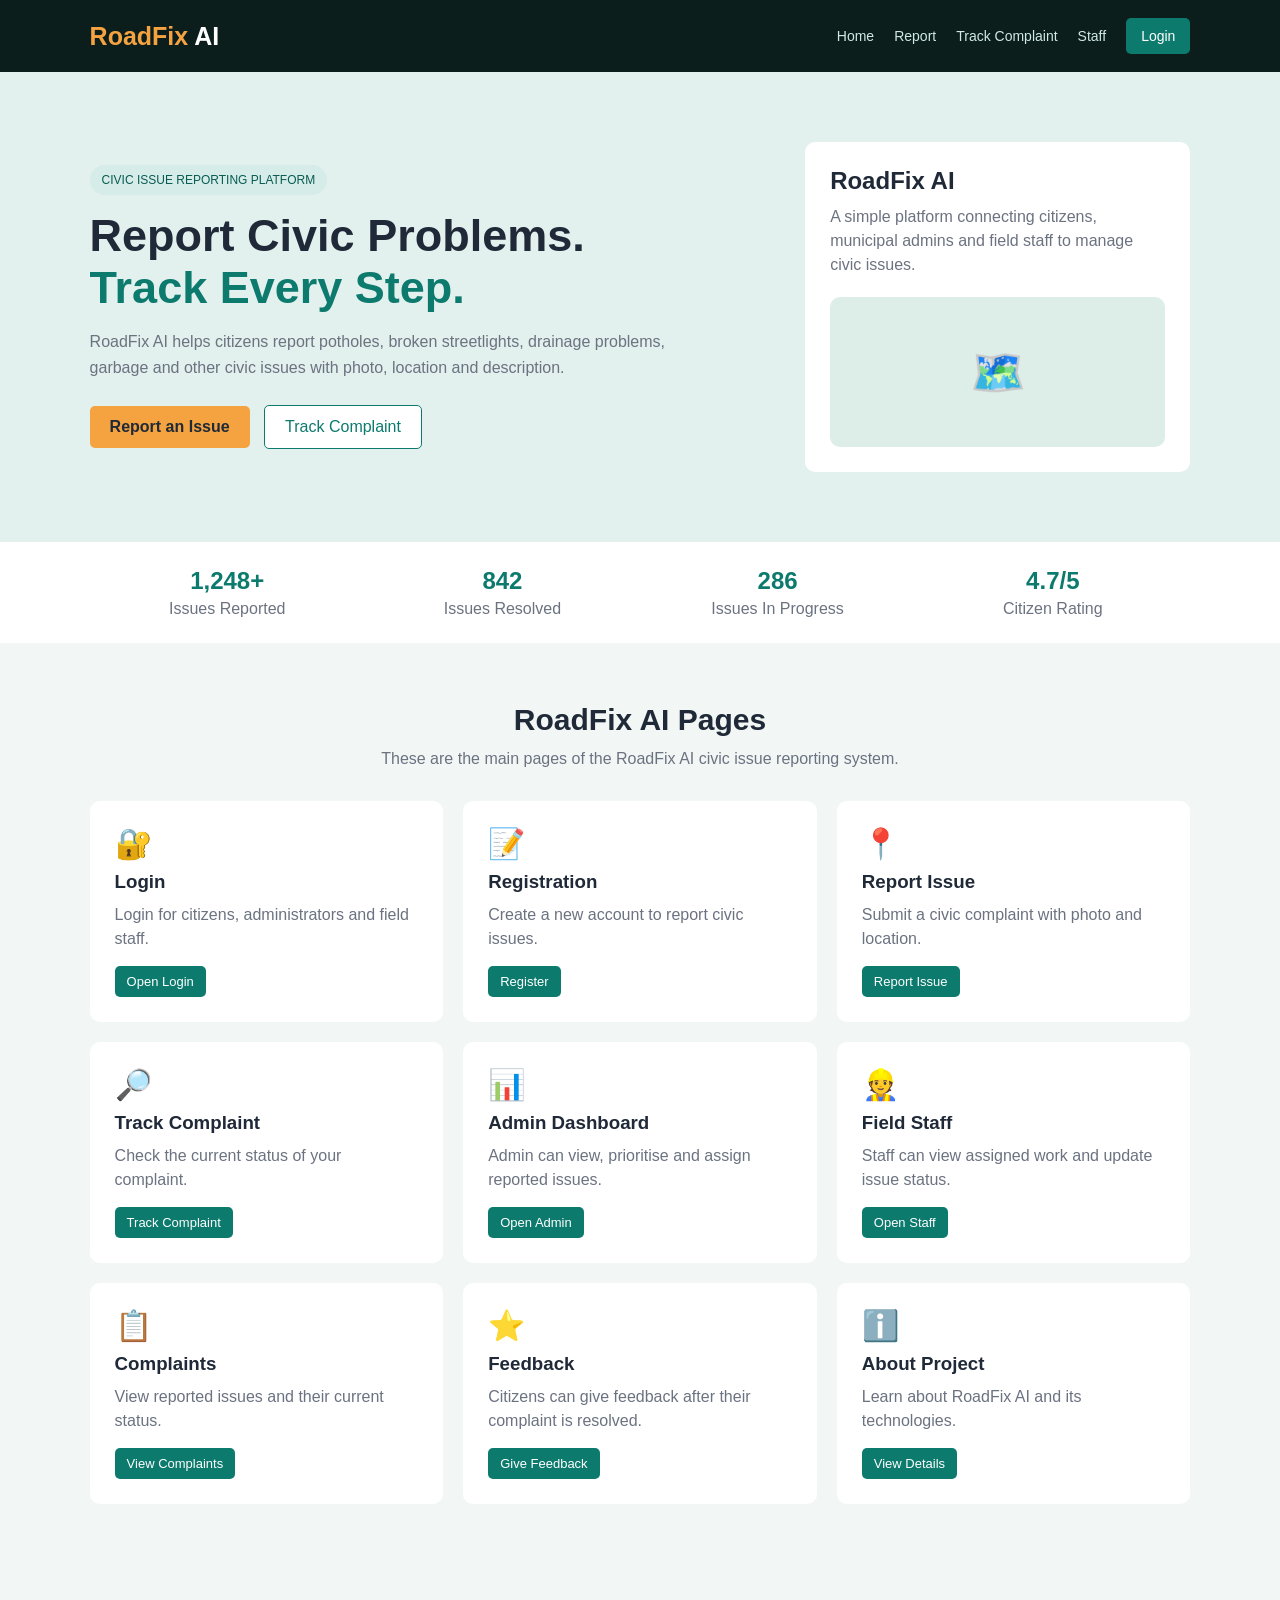
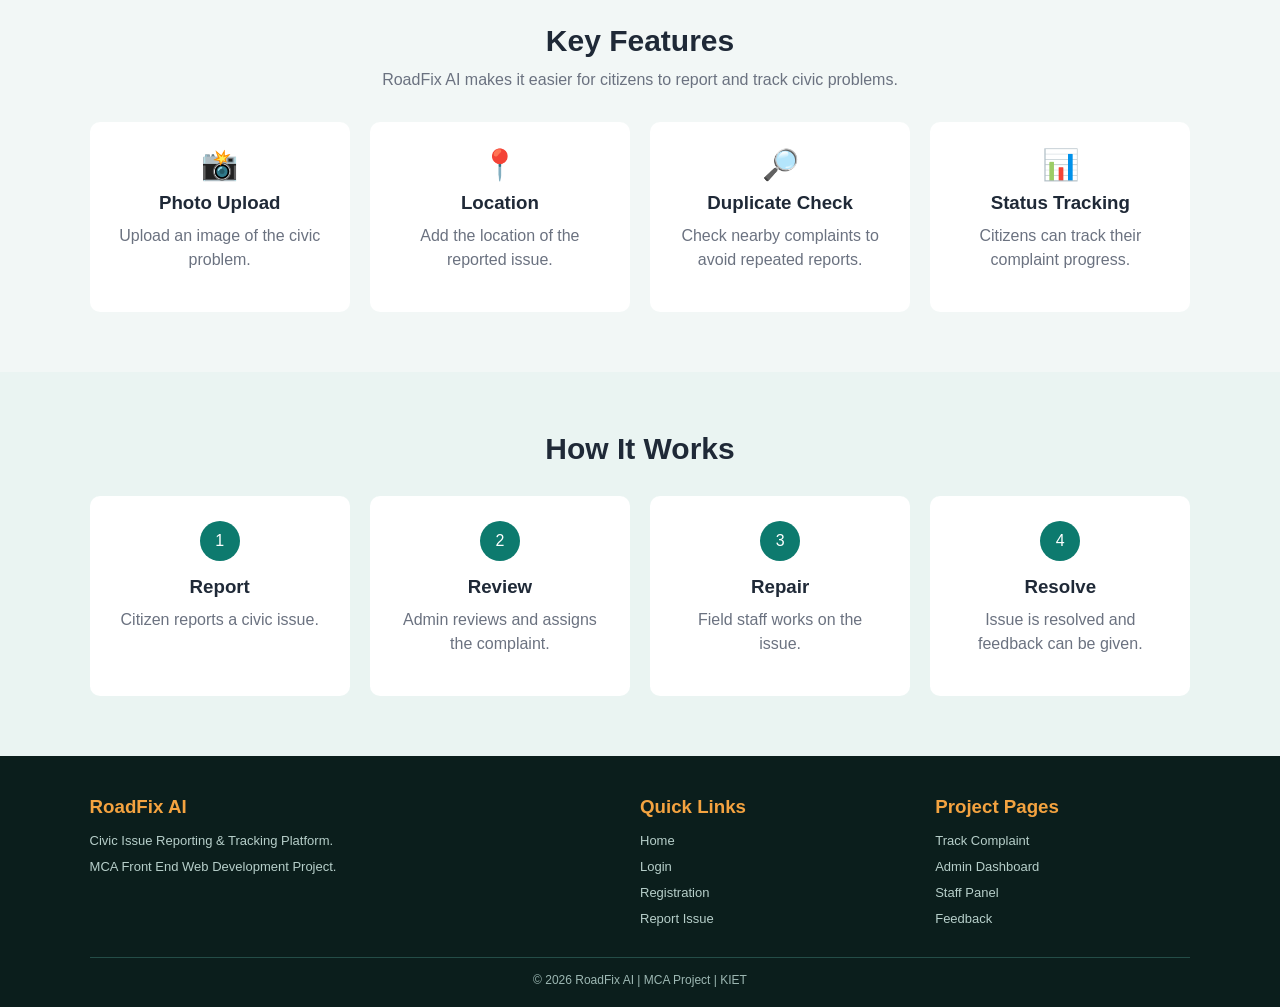
==== Frontend/index.html @ 6137395a "Merge 1e3e067c6beeb30853a0ae401800890feb94c37f into 2f2f2af0621c68357f7afe993399dce0e3fdc22b" ====
<!DOCTYPE html>
<html lang="en">

<head>
    <meta charset="UTF-8">
    <meta name="viewport" content="width=device-width, initial-scale=1.0">
    <title>RoadFix AI</title>

    <style>
        :root {
            --primary: #0d7a6e;      /* teal */
            --primary-dark: #095c53;
            --accent: #f4a340;       /* orange accent */
            --bg: #f2f7f6;
            --card-bg: #ffffff;
            --text: #1f2937;
            --muted: #6b7280;
            --header-bg: #0b1e1c;
        }

        * {
            margin: 0;
            padding: 0;
            box-sizing: border-box;
        }

        body {
            font-family: Arial, sans-serif;
            background: var(--bg);
            color: var(--text);
        }

        a {
            text-decoration: none;
        }

        /* ---------- Header ---------- */
        header {
            background: var(--header-bg);
            padding: 18px 7%;
            display: flex;
            justify-content: space-between;
            align-items: center;
        }

        .logo {
            font-size: 25px;
            font-weight: bold;
            color: var(--accent);
        }

        .logo span {
            color: white;
        }

        nav {
            display: flex;
            gap: 20px;
            align-items: center;
        }

        nav a {
            color: #cfe9e5;
            font-size: 14px;
        }

        nav a:hover {
            color: var(--accent);
        }

        .login {
            background: var(--primary);
            color: white;
            padding: 10px 15px;
            border-radius: 5px;
        }

        .login:hover {
            background: var(--primary-dark);
        }

        /* ---------- Hero ---------- */
        .hero {
            padding: 70px 7%;
            display: flex;
            justify-content: space-between;
            align-items: center;
            gap: 40px;
            background: #e2f0ee;
        }

        .hero-text {
            width: 55%;
        }

        .tag {
            display: inline-block;
            background: #d6ece8;
            color: var(--primary-dark);
            padding: 8px 12px;
            border-radius: 20px;
            font-size: 12px;
            margin-bottom: 15px;
        }

        .hero h1 {
            font-size: 45px;
            margin-bottom: 15px;
        }

        .hero h1 span {
            color: var(--primary);
        }

        .hero p {
            color: var(--muted);
            line-height: 1.6;
        }

        .buttons {
            margin-top: 25px;
        }

        .btn {
            display: inline-block;
            padding: 12px 20px;
            border-radius: 5px;
            margin-right: 10px;
        }

        .primary {
            background: var(--accent);
            color: #1f2937;
            font-weight: bold;
        }

        .primary:hover {
            background: #e28e1f;
        }

        .secondary {
            background: white;
            color: var(--primary);
            border: 1px solid var(--primary);
        }

        .secondary:hover {
            background: var(--primary);
            color: white;
        }

        .hero-card {
            width: 35%;
            background: var(--card-bg);
            padding: 25px;
            border-radius: 10px;
        }

        .hero-card p {
            color: var(--muted);
            line-height: 1.5;
            margin-top: 10px;
        }

        .map {
            height: 150px;
            margin-top: 20px;
            background: #ddeee9;
            border-radius: 10px;
            display: flex;
            align-items: center;
            justify-content: center;
            font-size: 45px;
        }

        /* ---------- Stats ---------- */
        .stats {
            background: var(--card-bg);
            padding: 25px 7%;
            display: grid;
            grid-template-columns: repeat(4, 1fr);
            text-align: center;
        }

        .stat h2 {
            color: var(--primary);
            margin-bottom: 5px;
        }

        .stat p {
            color: var(--muted);
        }

        /* ---------- Generic Section ---------- */
        .section {
            padding: 60px 7%;
            text-align: center;
        }

        .section h2 {
            font-size: 30px;
            margin-bottom: 10px;
        }

        .intro {
            color: var(--muted);
            line-height: 1.5;
        }

        /* Shared grid used by cards / features / steps */
        .grid {
            margin-top: 30px;
            display: grid;
            gap: 20px;
        }

        .cards { grid-template-columns: repeat(3, 1fr); }
        .features { grid-template-columns: repeat(4, 1fr); }
        .steps { grid-template-columns: repeat(4, 1fr); }

        .box {
            background: var(--card-bg);
            padding: 25px;
            border-radius: 10px;
            text-align: left;
            transition: transform 0.2s ease;
        }

        .box:hover {
            transform: translateY(-3px);
        }

        .icon {
            font-size: 30px;
            margin-bottom: 10px;
        }

        .box h3 {
            margin-bottom: 10px;
        }

        .box p {
            color: var(--muted);
            line-height: 1.5;
            margin-bottom: 15px;
        }

        .box a.link-btn {
            display: inline-block;
            background: var(--primary);
            color: white;
            padding: 8px 12px;
            border-radius: 5px;
            font-size: 13px;
        }

        .box a.link-btn:hover {
            background: var(--primary-dark);
        }

        .features .box,
        .steps .box {
            text-align: center;
        }

        .number {
            width: 40px;
            height: 40px;
            background: var(--primary);
            color: white;
            border-radius: 50%;
            display: flex;
            align-items: center;
            justify-content: center;
            margin: 0 auto 15px;
        }

        .how {
            background: #eaf4f2;
        }

        /* ---------- Footer ---------- */
        footer {
            background: var(--header-bg);
            color: white;
            padding: 40px 7% 20px;
        }

        .footer-main {
            display: grid;
            grid-template-columns: 2fr 1fr 1fr;
            gap: 40px;
        }

        footer h3 {
            margin-bottom: 10px;
            color: var(--accent);
        }

        footer p,
        footer a {
            color: #b7cfca;
            font-size: 13px;
            line-height: 2;
        }

        footer a {
            display: block;
        }

        footer a:hover {
            color: white;
        }

        .copyright {
            border-top: 1px solid #244d47;
            margin-top: 25px;
            padding-top: 15px;
            text-align: center;
            color: #9db8b3;
            font-size: 12px;
        }

        /* ---------- Responsive ---------- */
        @media(max-width: 800px) {
            .hero { flex-direction: column; }
            .hero-text, .hero-card { width: 100%; }
            .cards, .features, .steps, .stats { grid-template-columns: 1fr 1fr; }
            .footer-main { grid-template-columns: 1fr; }
        }

        @media(max-width: 600px) {
            header { flex-direction: column; gap: 15px; }
            nav { flex-wrap: wrap; justify-content: center; }
            .hero h1 { font-size: 35px; }
            .cards, .features, .steps, .stats { grid-template-columns: 1fr; }
        }
    </style>
</head>

<body>

    <header>
        <div class="logo">RoadFix <span>AI</span></div>

        <nav>
            <a href="index.html">Home</a>
            <a href="report.html">Report</a>
            <a href="track.html">Track Complaint</a>
            <a href="staff.html">Staff</a>
            <a href="login.html" class="login">Login</a>
        </nav>
    </header>


    <section class="hero">
        <div class="hero-text">
            <div class="tag">CIVIC ISSUE REPORTING PLATFORM</div>

            <h1>Report Civic Problems.<br><span>Track Every Step.</span></h1>

            <p>
                RoadFix AI helps citizens report potholes, broken streetlights,
                drainage problems, garbage and other civic issues with photo,
                location and description.
            </p>

            <div class="buttons">
                <a href="report.html" class="btn primary">Report an Issue</a>
                <a href="track.html" class="btn secondary">Track Complaint</a>
            </div>
        </div>

        <div class="hero-card">
            <h2>RoadFix AI</h2>
            <p>A simple platform connecting citizens, municipal admins and field staff to manage civic issues.</p>
            <div class="map">🗺️</div>
        </div>
    </section>


    <section class="stats">
        <div class="stat"><h2>1,248+</h2><p>Issues Reported</p></div>
        <div class="stat"><h2>842</h2><p>Issues Resolved</p></div>
        <div class="stat"><h2>286</h2><p>Issues In Progress</p></div>
        <div class="stat"><h2>4.7/5</h2><p>Citizen Rating</p></div>
    </section>


    <section class="section" id="pages">
        <h2>RoadFix AI Pages</h2>
        <p class="intro">These are the main pages of the RoadFix AI civic issue reporting system.</p>

        <div class="grid cards">
            <div class="box">
                <div class="icon">🔐</div>
                <h3>Login</h3>
                <p>Login for citizens, administrators and field staff.</p>
                <a href="login.html" class="link-btn">Open Login</a>
            </div>

            <div class="box">
                <div class="icon">📝</div>
                <h3>Registration</h3>
                <p>Create a new account to report civic issues.</p>
                <a href="register.html" class="link-btn">Register</a>
            </div>

            <div class="box">
                <div class="icon">📍</div>
                <h3>Report Issue</h3>
                <p>Submit a civic complaint with photo and location.</p>
                <a href="report.html" class="link-btn">Report Issue</a>
            </div>

            <div class="box">
                <div class="icon">🔎</div>
                <h3>Track Complaint</h3>
                <p>Check the current status of your complaint.</p>
                <a href="track.html" class="link-btn">Track Complaint</a>
            </div>

            <div class="box">
                <div class="icon">📊</div>
                <h3>Admin Dashboard</h3>
                <p>Admin can view, prioritise and assign reported issues.</p>
                <a href="admin.html" class="link-btn">Open Admin</a>
            </div>

            <div class="box">
                <div class="icon">👷</div>
                <h3>Field Staff</h3>
                <p>Staff can view assigned work and update issue status.</p>
                <a href="staff.html" class="link-btn">Open Staff</a>
            </div>

            <div class="box">
                <div class="icon">📋</div>
                <h3>Complaints</h3>
                <p>View reported issues and their current status.</p>
                <a href="complaints.html" class="link-btn">View Complaints</a>
            </div>

            <div class="box">
                <div class="icon">⭐</div>
                <h3>Feedback</h3>
                <p>Citizens can give feedback after their complaint is resolved.</p>
                <a href="feedback.html" class="link-btn">Give Feedback</a>
            </div>

            <div class="box">
                <div class="icon">ℹ️</div>
                <h3>About Project</h3>
                <p>Learn about RoadFix AI and its technologies.</p>
                <a href="#features" class="link-btn">View Details</a>
            </div>
        </div>
    </section>


    <section class="section" id="features">
        <h2>Key Features</h2>
        <p class="intro">RoadFix AI makes it easier for citizens to report and track civic problems.</p>

        <div class="grid features">
            <div class="box"><div class="icon">📸</div><h3>Photo Upload</h3><p>Upload an image of the civic problem.</p></div>
            <div class="box"><div class="icon">📍</div><h3>Location</h3><p>Add the location of the reported issue.</p></div>
            <div class="box"><div class="icon">🔎</div><h3>Duplicate Check</h3><p>Check nearby complaints to avoid repeated reports.</p></div>
            <div class="box"><div class="icon">📊</div><h3>Status Tracking</h3><p>Citizens can track their complaint progress.</p></div>
        </div>
    </section>


    <section class="section how" id="how">
        <h2>How It Works</h2>

        <div class="grid steps">
            <div class="box"><div class="number">1</div><h3>Report</h3><p>Citizen reports a civic issue.</p></div>
            <div class="box"><div class="number">2</div><h3>Review</h3><p>Admin reviews and assigns the complaint.</p></div>
            <div class="box"><div class="number">3</div><h3>Repair</h3><p>Field staff works on the issue.</p></div>
            <div class="box"><div class="number">4</div><h3>Resolve</h3><p>Issue is resolved and feedback can be given.</p></div>
        </div>
    </section>


    <footer>
        <div class="footer-main">
            <div>
                <h3>RoadFix AI</h3>
                <p>Civic Issue Reporting & Tracking Platform.</p>
                <p>MCA Front End Web Development Project.</p>
            </div>

            <div>
                <h3>Quick Links</h3>
                <a href="index.html">Home</a>
                <a href="login.html">Login</a>
                <a href="register.html">Registration</a>
                <a href="report.html">Report Issue</a>
            </div>

            <div>
                <h3>Project Pages</h3>
                <a href="track.html">Track Complaint</a>
                <a href="admin.html">Admin Dashboard</a>
                <a href="staff.html">Staff Panel</a>
                <a href="feedback.html">Feedback</a>
            </div>
        </div>

        <div class="copyright">© 2026 RoadFix AI | MCA Project | KIET</div>
    </footer>

</body>
</html>
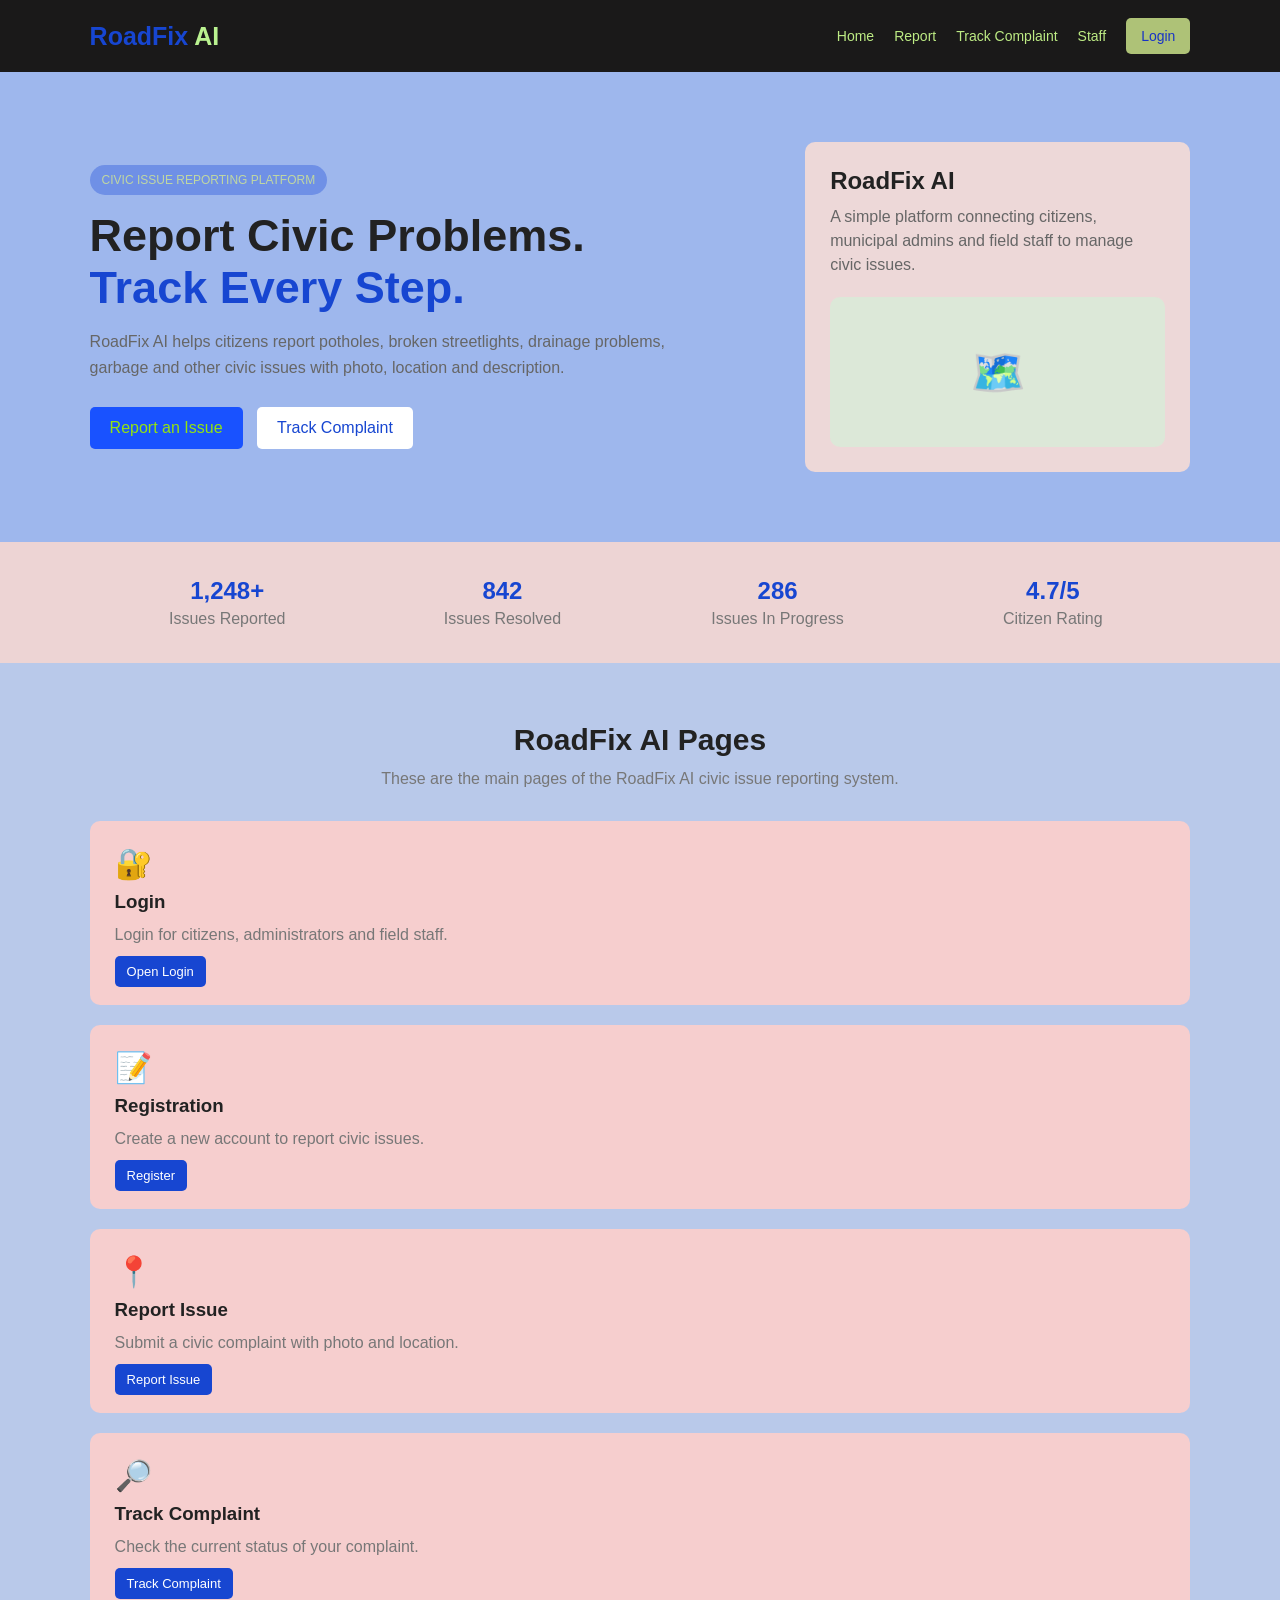
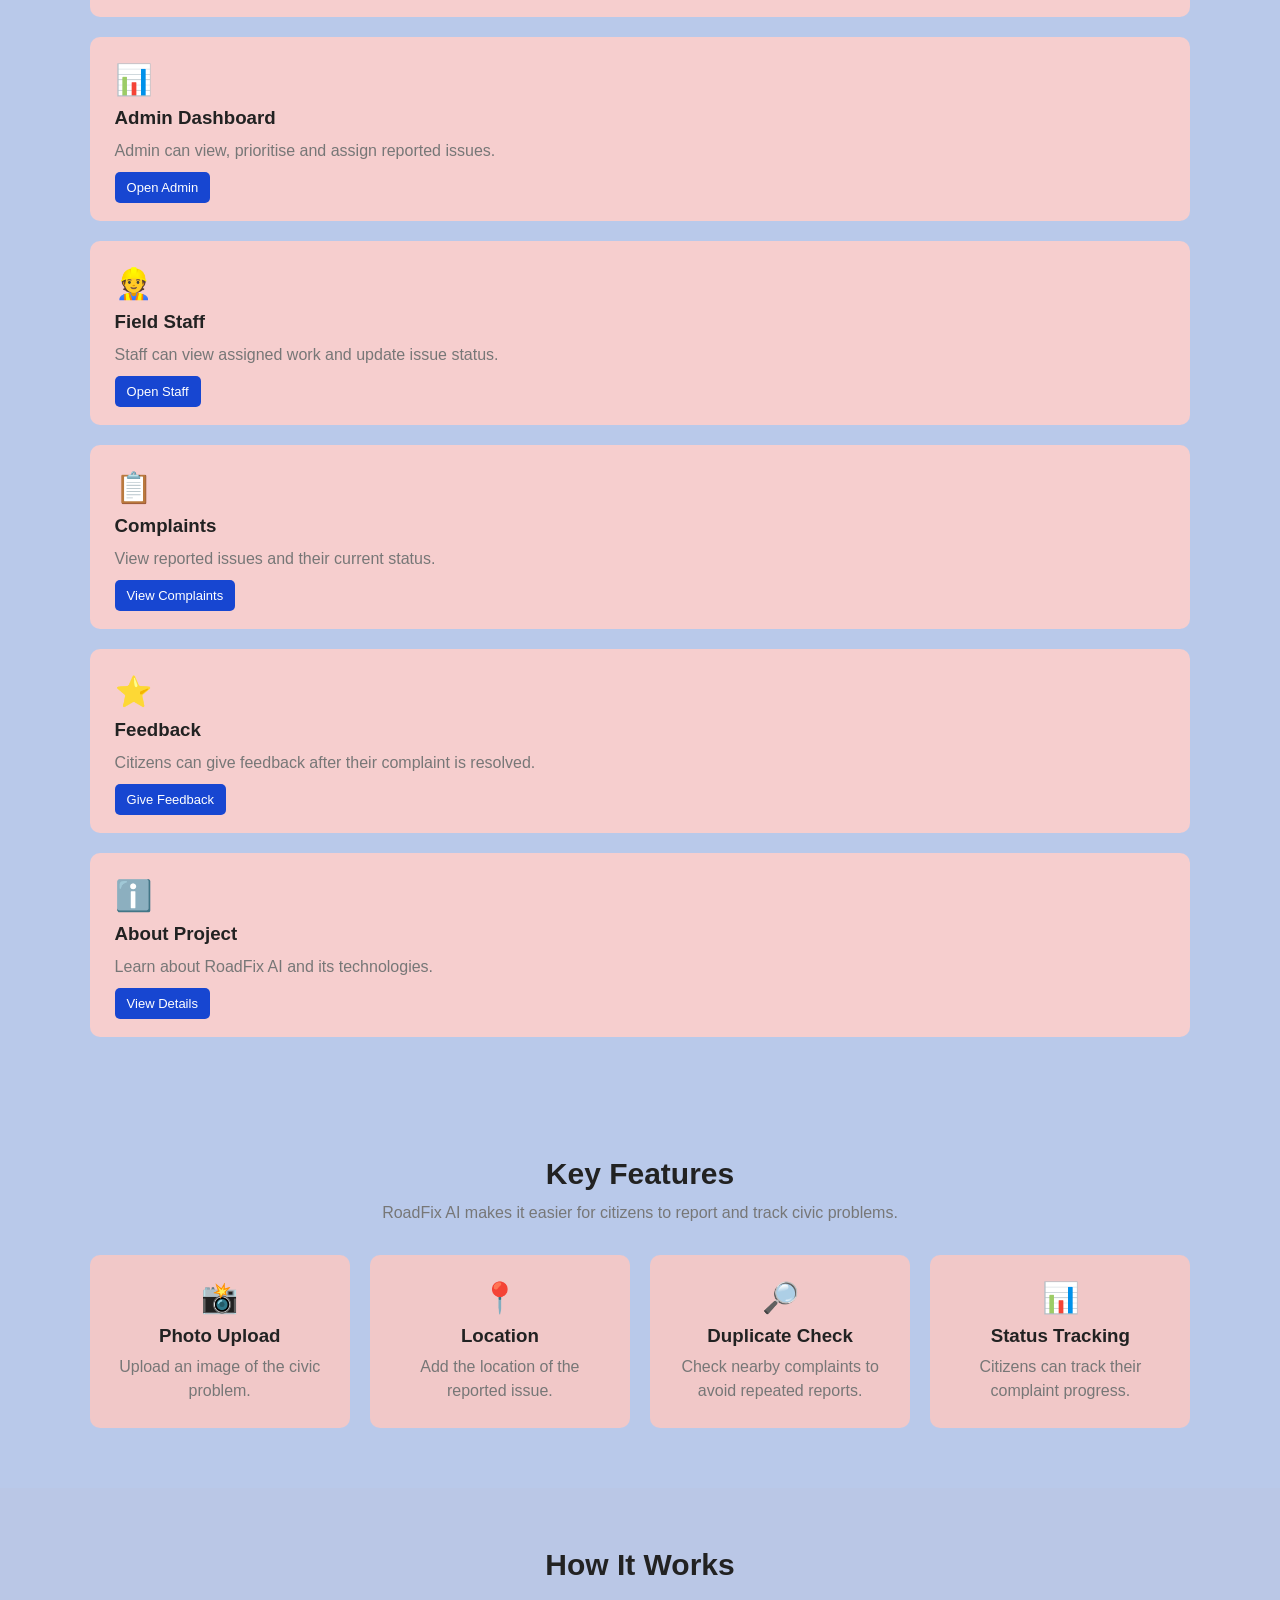
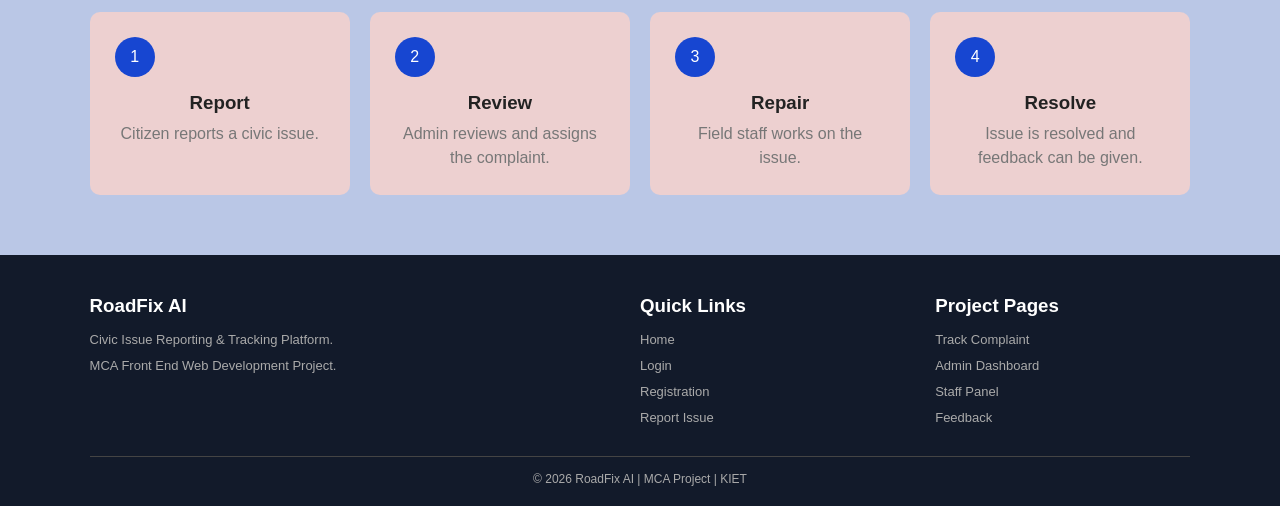
==== commit 67a7009c: "updated Home Style and color" ====
--- a/Frontend/index.html
+++ b/Frontend/index.html
@@ -7,17 +7,6 @@
     <title>RoadFix AI</title>
 
     <style>
-        :root {
-            --primary: #0d7a6e;      /* teal */
-            --primary-dark: #095c53;
-            --accent: #f4a340;       /* orange accent */
-            --bg: #f2f7f6;
-            --card-bg: #ffffff;
-            --text: #1f2937;
-            --muted: #6b7280;
-            --header-bg: #0b1e1c;
-        }
-
         * {
             margin: 0;
             padding: 0;
@@ -26,17 +15,12 @@
 
         body {
             font-family: Arial, sans-serif;
-            background: var(--bg);
-            color: var(--text);
-        }
-
-        a {
-            text-decoration: none;
-        }
-
-        /* ---------- Header ---------- */
+            background: #b9c9ea;
+            color: #222;
+        }
+
         header {
-            background: var(--header-bg);
+            background: #1a1919;
             padding: 18px 7%;
             display: flex;
             justify-content: space-between;
@@ -46,11 +30,11 @@
         .logo {
             font-size: 25px;
             font-weight: bold;
-            color: var(--accent);
+            color: #1746d1;
         }
 
         .logo span {
-            color: white;
+            color: rgb(186, 242, 144);
         }
 
         nav {
@@ -60,33 +44,29 @@
         }
 
         nav a {
-            color: #cfe9e5;
+            color: #bdeb84;
+            text-decoration: none;
             font-size: 14px;
         }
 
         nav a:hover {
-            color: var(--accent);
+            color: #d2d6e2;
         }
 
         .login {
-            background: var(--primary);
-            color: white;
+            background: #aec277;
+            color: rgb(24, 52, 197);
             padding: 10px 15px;
             border-radius: 5px;
         }
 
-        .login:hover {
-            background: var(--primary-dark);
-        }
-
-        /* ---------- Hero ---------- */
         .hero {
             padding: 70px 7%;
             display: flex;
             justify-content: space-between;
             align-items: center;
             gap: 40px;
-            background: #e2f0ee;
+            background: #9eb7ed;
         }
 
         .hero-text {
@@ -95,8 +75,8 @@
 
         .tag {
             display: inline-block;
-            background: #d6ece8;
-            color: var(--primary-dark);
+            background: #6f90e6;
+            color: #c0d7a2;
             padding: 8px 12px;
             border-radius: 20px;
             font-size: 12px;
@@ -109,55 +89,45 @@
         }
 
         .hero h1 span {
-            color: var(--primary);
+            color: #1746d1;
         }
 
         .hero p {
-            color: var(--muted);
+            color: #666;
             line-height: 1.6;
         }
 
         .buttons {
-            margin-top: 25px;
+            margin-top: 26px;
         }
 
         .btn {
             display: inline-block;
             padding: 12px 20px;
             border-radius: 5px;
+            text-decoration: none;
             margin-right: 10px;
         }
 
         .primary {
-            background: var(--accent);
-            color: #1f2937;
-            font-weight: bold;
-        }
-
-        .primary:hover {
-            background: #e28e1f;
+            background: #1952ff;
+            color: rgb(147, 228, 16);
         }
 
         .secondary {
             background: white;
-            color: var(--primary);
-            border: 1px solid var(--primary);
-        }
-
-        .secondary:hover {
-            background: var(--primary);
-            color: white;
+            color: #1746d1;
         }
 
         .hero-card {
             width: 35%;
-            background: var(--card-bg);
+            background: rgb(237, 216, 216);
             padding: 25px;
             border-radius: 10px;
         }
 
         .hero-card p {
-            color: var(--muted);
+            color: #666;
             line-height: 1.5;
             margin-top: 10px;
         }
@@ -165,7 +135,7 @@
         .map {
             height: 150px;
             margin-top: 20px;
-            background: #ddeee9;
+            background: #dce8d8;
             border-radius: 10px;
             display: flex;
             align-items: center;
@@ -173,25 +143,27 @@
             font-size: 45px;
         }
 
-        /* ---------- Stats ---------- */
         .stats {
-            background: var(--card-bg);
+            background: rgb(237, 212, 212);
             padding: 25px 7%;
             display: grid;
             grid-template-columns: repeat(4, 1fr);
             text-align: center;
         }
 
+        .stat {
+            padding: 10px;
+        }
+
         .stat h2 {
-            color: var(--primary);
+            color: #1746d1;
             margin-bottom: 5px;
         }
 
         .stat p {
-            color: var(--muted);
-        }
-
-        /* ---------- Generic Section ---------- */
+            color: #777;
+        }
+
         .section {
             padding: 60px 7%;
             text-align: center;
@@ -203,30 +175,25 @@
         }
 
         .intro {
-            color: var(--muted);
+            color: #777;
             line-height: 1.5;
         }
 
-        /* Shared grid used by cards / features / steps */
-        .grid {
+        .cards {
             margin-top: 30px;
             display: grid;
+            
             gap: 20px;
         }
 
-        .cards { grid-template-columns: repeat(3, 1fr); }
-        .features { grid-template-columns: repeat(4, 1fr); }
-        .steps { grid-template-columns: repeat(4, 1fr); }
-
-        .box {
-            background: var(--card-bg);
+        .card {
+            background: rgb(246, 206, 206);
             padding: 25px;
             border-radius: 10px;
             text-align: left;
-            transition: transform 0.2s ease;
-        }
-
-        .box:hover {
+        }
+
+        .card:hover {
             transform: translateY(-3px);
         }
 
@@ -235,53 +202,89 @@
             margin-bottom: 10px;
         }
 
-        .box h3 {
+        .card h3 {
             margin-bottom: 10px;
         }
 
-        .box p {
-            color: var(--muted);
+        .card p {
+            color: #777;
             line-height: 1.5;
             margin-bottom: 15px;
         }
 
-        .box a.link-btn {
-            display: inline-block;
-            background: var(--primary);
+        .card a {
+            background: #1746d1;
             color: white;
             padding: 8px 12px;
             border-radius: 5px;
+            text-decoration: none;
             font-size: 13px;
         }
 
-        .box a.link-btn:hover {
-            background: var(--primary-dark);
-        }
-
-        .features .box,
-        .steps .box {
-            text-align: center;
+        .features {
+            margin-top: 30px;
+            display: grid;
+            grid-template-columns: repeat(4, 1fr);
+            gap: 20px;
+        }
+
+        .feature {
+            background: rgb(241, 200, 200);
+            padding: 25px;
+            border-radius: 10px;
+        }
+
+        .feature-icon {
+            font-size: 30px;
+            margin-bottom: 10px;
+        }
+
+        .feature h3 {
+            margin-bottom: 8px;
+        }
+
+        .feature p {
+            color: #777;
+            line-height: 1.5;
+        }
+
+        .how {
+            background: #bac7e6;
+        }
+
+        .steps {
+            margin-top: 30px;
+            display: grid;
+            grid-template-columns: repeat(4, 1fr);
+            gap: 20px;
+        }
+
+        .step {
+            background: rgb(237, 208, 208);
+            padding: 25px;
+            border-radius: 10px;
         }
 
         .number {
             width: 40px;
             height: 40px;
-            background: var(--primary);
+            background: #1746d1;
             color: white;
             border-radius: 50%;
             display: flex;
             align-items: center;
             justify-content: center;
-            margin: 0 auto 15px;
-        }
-
-        .how {
-            background: #eaf4f2;
-        }
-
-        /* ---------- Footer ---------- */
+            margin-bottom: 15px;
+        }
+
+        .step p {
+            color: #777;
+            margin-top: 8px;
+            line-height: 1.5;
+        }
+
         footer {
-            background: var(--header-bg);
+            background: #121a2a;
             color: white;
             padding: 40px 7% 20px;
         }
@@ -294,18 +297,18 @@
 
         footer h3 {
             margin-bottom: 10px;
-            color: var(--accent);
         }
 
         footer p,
         footer a {
-            color: #b7cfca;
+            color: #aaa;
             font-size: 13px;
             line-height: 2;
         }
 
         footer a {
             display: block;
+            text-decoration: none;
         }
 
         footer a:hover {
@@ -313,27 +316,62 @@
         }
 
         .copyright {
-            border-top: 1px solid #244d47;
+            border-top: 1px solid #444;
             margin-top: 25px;
             padding-top: 15px;
             text-align: center;
-            color: #9db8b3;
+            color: #aaa;
             font-size: 12px;
         }
 
-        /* ---------- Responsive ---------- */
         @media(max-width: 800px) {
-            .hero { flex-direction: column; }
-            .hero-text, .hero-card { width: 100%; }
-            .cards, .features, .steps, .stats { grid-template-columns: 1fr 1fr; }
-            .footer-main { grid-template-columns: 1fr; }
+
+            .hero {
+                flex-direction: column;
+            }
+
+            .hero-text,
+            .hero-card {
+                width: 100%;
+            }
+
+            .cards {
+                grid-template-columns: 1fr 1fr;
+            }
+
+            .features,
+            .steps,
+            .stats {
+                grid-template-columns: 1fr 1fr;
+            }
+
+            .footer-main {
+                grid-template-columns: 1fr;
+            }
         }
 
         @media(max-width: 600px) {
-            header { flex-direction: column; gap: 15px; }
-            nav { flex-wrap: wrap; justify-content: center; }
-            .hero h1 { font-size: 35px; }
-            .cards, .features, .steps, .stats { grid-template-columns: 1fr; }
+
+            header {
+                flex-direction: column;
+                gap: 15px;
+            }
+
+            nav {
+                flex-wrap: wrap;
+                justify-content: center;
+            }
+
+            .hero h1 {
+                font-size: 35px;
+            }
+
+            .cards,
+            .features,
+            .steps,
+            .stats {
+                grid-template-columns: 1fr;
+            }
         }
     </style>
 </head>
@@ -341,7 +379,10 @@
 <body>
 
     <header>
-        <div class="logo">RoadFix <span>AI</span></div>
+
+        <div class="logo">
+            RoadFix <span>AI</span>
+        </div>
 
         <nav>
             <a href="index.html">Home</a>
@@ -350,166 +391,454 @@
             <a href="staff.html">Staff</a>
             <a href="login.html" class="login">Login</a>
         </nav>
+
     </header>
 
 
     <section class="hero">
+
         <div class="hero-text">
-            <div class="tag">CIVIC ISSUE REPORTING PLATFORM</div>
-
-            <h1>Report Civic Problems.<br><span>Track Every Step.</span></h1>
+
+            <div class="tag">
+                CIVIC ISSUE REPORTING PLATFORM
+            </div>
+
+            <h1>
+                Report Civic Problems.
+                <br>
+                <span>Track Every Step.</span>
+            </h1>
 
             <p>
-                RoadFix AI helps citizens report potholes, broken streetlights,
-                drainage problems, garbage and other civic issues with photo,
+                RoadFix AI helps citizens report potholes,
+                broken streetlights, drainage problems,
+                garbage and other civic issues with photo,
                 location and description.
             </p>
 
             <div class="buttons">
-                <a href="report.html" class="btn primary">Report an Issue</a>
-                <a href="track.html" class="btn secondary">Track Complaint</a>
-            </div>
-        </div>
+
+                <a href="report.html" class="btn primary">
+                    Report an Issue
+                </a>
+
+                <a href="track.html" class="btn secondary">
+                    Track Complaint
+                </a>
+
+            </div>
+
+        </div>
+
 
         <div class="hero-card">
+
             <h2>RoadFix AI</h2>
-            <p>A simple platform connecting citizens, municipal admins and field staff to manage civic issues.</p>
-            <div class="map">🗺️</div>
-        </div>
+
+            <p>
+                A simple platform connecting citizens,
+                municipal admins and field staff to
+                manage civic issues.
+            </p>
+
+            <div class="map">
+                🗺️
+            </div>
+
+        </div>
+
     </section>
 
 
     <section class="stats">
-        <div class="stat"><h2>1,248+</h2><p>Issues Reported</p></div>
-        <div class="stat"><h2>842</h2><p>Issues Resolved</p></div>
-        <div class="stat"><h2>286</h2><p>Issues In Progress</p></div>
-        <div class="stat"><h2>4.7/5</h2><p>Citizen Rating</p></div>
+
+        <div class="stat">
+            <h2>1,248+</h2>
+            <p>Issues Reported</p>
+        </div>
+
+        <div class="stat">
+            <h2>842</h2>
+            <p>Issues Resolved</p>
+        </div>
+
+        <div class="stat">
+            <h2>286</h2>
+            <p>Issues In Progress</p>
+        </div>
+
+        <div class="stat">
+            <h2>4.7/5</h2>
+            <p>Citizen Rating</p>
+        </div>
+
     </section>
 
 
     <section class="section" id="pages">
+
         <h2>RoadFix AI Pages</h2>
-        <p class="intro">These are the main pages of the RoadFix AI civic issue reporting system.</p>
-
-        <div class="grid cards">
-            <div class="box">
+
+        <p class="intro">
+            These are the main pages of the RoadFix AI
+            civic issue reporting system.
+        </p>
+
+        <div class="cards">
+
+            <div class="card">
+
                 <div class="icon">🔐</div>
+
                 <h3>Login</h3>
-                <p>Login for citizens, administrators and field staff.</p>
-                <a href="login.html" class="link-btn">Open Login</a>
-            </div>
-
-            <div class="box">
+
+                <p>
+                    Login for citizens, administrators
+                    and field staff.
+                </p>
+
+                <a href="login.html">
+                    Open Login
+                </a>
+
+            </div>
+
+
+            <div class="card">
+
                 <div class="icon">📝</div>
+
                 <h3>Registration</h3>
-                <p>Create a new account to report civic issues.</p>
-                <a href="register.html" class="link-btn">Register</a>
-            </div>
-
-            <div class="box">
+
+                <p>
+                    Create a new account to report
+                    civic issues.
+                </p>
+
+                <a href="register.html">
+                    Register
+                </a>
+
+            </div>
+
+
+            <div class="card">
+
                 <div class="icon">📍</div>
+
                 <h3>Report Issue</h3>
-                <p>Submit a civic complaint with photo and location.</p>
-                <a href="report.html" class="link-btn">Report Issue</a>
-            </div>
-
-            <div class="box">
+
+                <p>
+                    Submit a civic complaint with
+                    photo and location.
+                </p>
+
+                <a href="report.html">
+                    Report Issue
+                </a>
+
+            </div>
+
+
+            <div class="card">
+
                 <div class="icon">🔎</div>
+
                 <h3>Track Complaint</h3>
-                <p>Check the current status of your complaint.</p>
-                <a href="track.html" class="link-btn">Track Complaint</a>
-            </div>
-
-            <div class="box">
+
+                <p>
+                    Check the current status of
+                    your complaint.
+                </p>
+
+                <a href="track.html">
+                    Track Complaint
+                </a>
+
+            </div>
+
+
+            <div class="card">
+
                 <div class="icon">📊</div>
+
                 <h3>Admin Dashboard</h3>
-                <p>Admin can view, prioritise and assign reported issues.</p>
-                <a href="admin.html" class="link-btn">Open Admin</a>
-            </div>
-
-            <div class="box">
+
+                <p>
+                    Admin can view, prioritise and
+                    assign reported issues.
+                </p>
+
+                <a href="admin.html">
+                    Open Admin
+                </a>
+
+            </div>
+
+
+            <div class="card">
+
                 <div class="icon">👷</div>
+
                 <h3>Field Staff</h3>
-                <p>Staff can view assigned work and update issue status.</p>
-                <a href="staff.html" class="link-btn">Open Staff</a>
-            </div>
-
-            <div class="box">
+
+                <p>
+                    Staff can view assigned work and
+                    update issue status.
+                </p>
+
+                <a href="staff.html">
+                    Open Staff
+                </a>
+
+            </div>
+
+
+            <div class="card">
+
                 <div class="icon">📋</div>
+
                 <h3>Complaints</h3>
-                <p>View reported issues and their current status.</p>
-                <a href="complaints.html" class="link-btn">View Complaints</a>
-            </div>
-
-            <div class="box">
+
+                <p>
+                    View reported issues and their
+                    current status.
+                </p>
+
+                <a href="complaints.html">
+                    View Complaints
+                </a>
+
+            </div>
+
+
+            <div class="card">
+
                 <div class="icon">⭐</div>
+
                 <h3>Feedback</h3>
-                <p>Citizens can give feedback after their complaint is resolved.</p>
-                <a href="feedback.html" class="link-btn">Give Feedback</a>
-            </div>
-
-            <div class="box">
+
+                <p>
+                    Citizens can give feedback after
+                    their complaint is resolved.
+                </p>
+
+                <a href="feedback.html">
+                    Give Feedback
+                </a>
+
+            </div>
+
+
+            <div class="card">
+
                 <div class="icon">ℹ️</div>
+
                 <h3>About Project</h3>
-                <p>Learn about RoadFix AI and its technologies.</p>
-                <a href="#features" class="link-btn">View Details</a>
-            </div>
-        </div>
+
+                <p>
+                    Learn about RoadFix AI and
+                    its technologies.
+                </p>
+
+                <a href="#features">
+                    View Details
+                </a>
+
+            </div>
+
+        </div>
+
     </section>
 
 
     <section class="section" id="features">
+
         <h2>Key Features</h2>
-        <p class="intro">RoadFix AI makes it easier for citizens to report and track civic problems.</p>
-
-        <div class="grid features">
-            <div class="box"><div class="icon">📸</div><h3>Photo Upload</h3><p>Upload an image of the civic problem.</p></div>
-            <div class="box"><div class="icon">📍</div><h3>Location</h3><p>Add the location of the reported issue.</p></div>
-            <div class="box"><div class="icon">🔎</div><h3>Duplicate Check</h3><p>Check nearby complaints to avoid repeated reports.</p></div>
-            <div class="box"><div class="icon">📊</div><h3>Status Tracking</h3><p>Citizens can track their complaint progress.</p></div>
-        </div>
+
+        <p class="intro">
+            RoadFix AI makes it easier for citizens
+            to report and track civic problems.
+        </p>
+
+        <div class="features">
+
+            <div class="feature">
+
+                <div class="feature-icon">📸</div>
+
+                <h3>Photo Upload</h3>
+
+                <p>
+                    Upload an image of the civic problem.
+                </p>
+
+            </div>
+
+
+            <div class="feature">
+
+                <div class="feature-icon">📍</div>
+
+                <h3>Location</h3>
+
+                <p>
+                    Add the location of the reported issue.
+                </p>
+
+            </div>
+
+
+            <div class="feature">
+
+                <div class="feature-icon">🔎</div>
+
+                <h3>Duplicate Check</h3>
+
+                <p>
+                    Check nearby complaints to avoid
+                    repeated reports.
+                </p>
+
+            </div>
+
+
+            <div class="feature">
+
+                <div class="feature-icon">📊</div>
+
+                <h3>Status Tracking</h3>
+
+                <p>
+                    Citizens can track their complaint
+                    progress.
+                </p>
+
+            </div>
+
+        </div>
+
     </section>
 
 
     <section class="section how" id="how">
+
         <h2>How It Works</h2>
 
-        <div class="grid steps">
-            <div class="box"><div class="number">1</div><h3>Report</h3><p>Citizen reports a civic issue.</p></div>
-            <div class="box"><div class="number">2</div><h3>Review</h3><p>Admin reviews and assigns the complaint.</p></div>
-            <div class="box"><div class="number">3</div><h3>Repair</h3><p>Field staff works on the issue.</p></div>
-            <div class="box"><div class="number">4</div><h3>Resolve</h3><p>Issue is resolved and feedback can be given.</p></div>
-        </div>
+        <div class="steps">
+
+            <div class="step">
+
+                <div class="number">1</div>
+
+                <h3>Report</h3>
+
+                <p>
+                    Citizen reports a civic issue.
+                </p>
+
+            </div>
+
+
+            <div class="step">
+
+                <div class="number">2</div>
+
+                <h3>Review</h3>
+
+                <p>
+                    Admin reviews and assigns
+                    the complaint.
+                </p>
+
+            </div>
+
+
+            <div class="step">
+
+                <div class="number">3</div>
+
+                <h3>Repair</h3>
+
+                <p>
+                    Field staff works on the issue.
+                </p>
+
+            </div>
+
+
+            <div class="step">
+
+                <div class="number">4</div>
+
+                <h3>Resolve</h3>
+
+                <p>
+                    Issue is resolved and feedback
+                    can be given.
+                </p>
+
+            </div>
+
+        </div>
+
     </section>
 
 
     <footer>
+
         <div class="footer-main">
+
             <div>
+
                 <h3>RoadFix AI</h3>
-                <p>Civic Issue Reporting & Tracking Platform.</p>
-                <p>MCA Front End Web Development Project.</p>
-            </div>
+
+                <p>
+                    Civic Issue Reporting &
+                    Tracking Platform.
+                </p>
+
+                <p>
+                    MCA Front End Web Development Project.
+                </p>
+
+            </div>
+
 
             <div>
+
                 <h3>Quick Links</h3>
+
                 <a href="index.html">Home</a>
                 <a href="login.html">Login</a>
                 <a href="register.html">Registration</a>
                 <a href="report.html">Report Issue</a>
-            </div>
+
+            </div>
+
 
             <div>
+
                 <h3>Project Pages</h3>
+
                 <a href="track.html">Track Complaint</a>
                 <a href="admin.html">Admin Dashboard</a>
                 <a href="staff.html">Staff Panel</a>
                 <a href="feedback.html">Feedback</a>
-            </div>
-        </div>
-
-        <div class="copyright">© 2026 RoadFix AI | MCA Project | KIET</div>
+
+            </div>
+
+        </div>
+
+
+        <div class="copyright">
+
+            © 2026 RoadFix AI | MCA Project | KIET
+
+        </div>
+
     </footer>
 
 </body>
+
 </html>
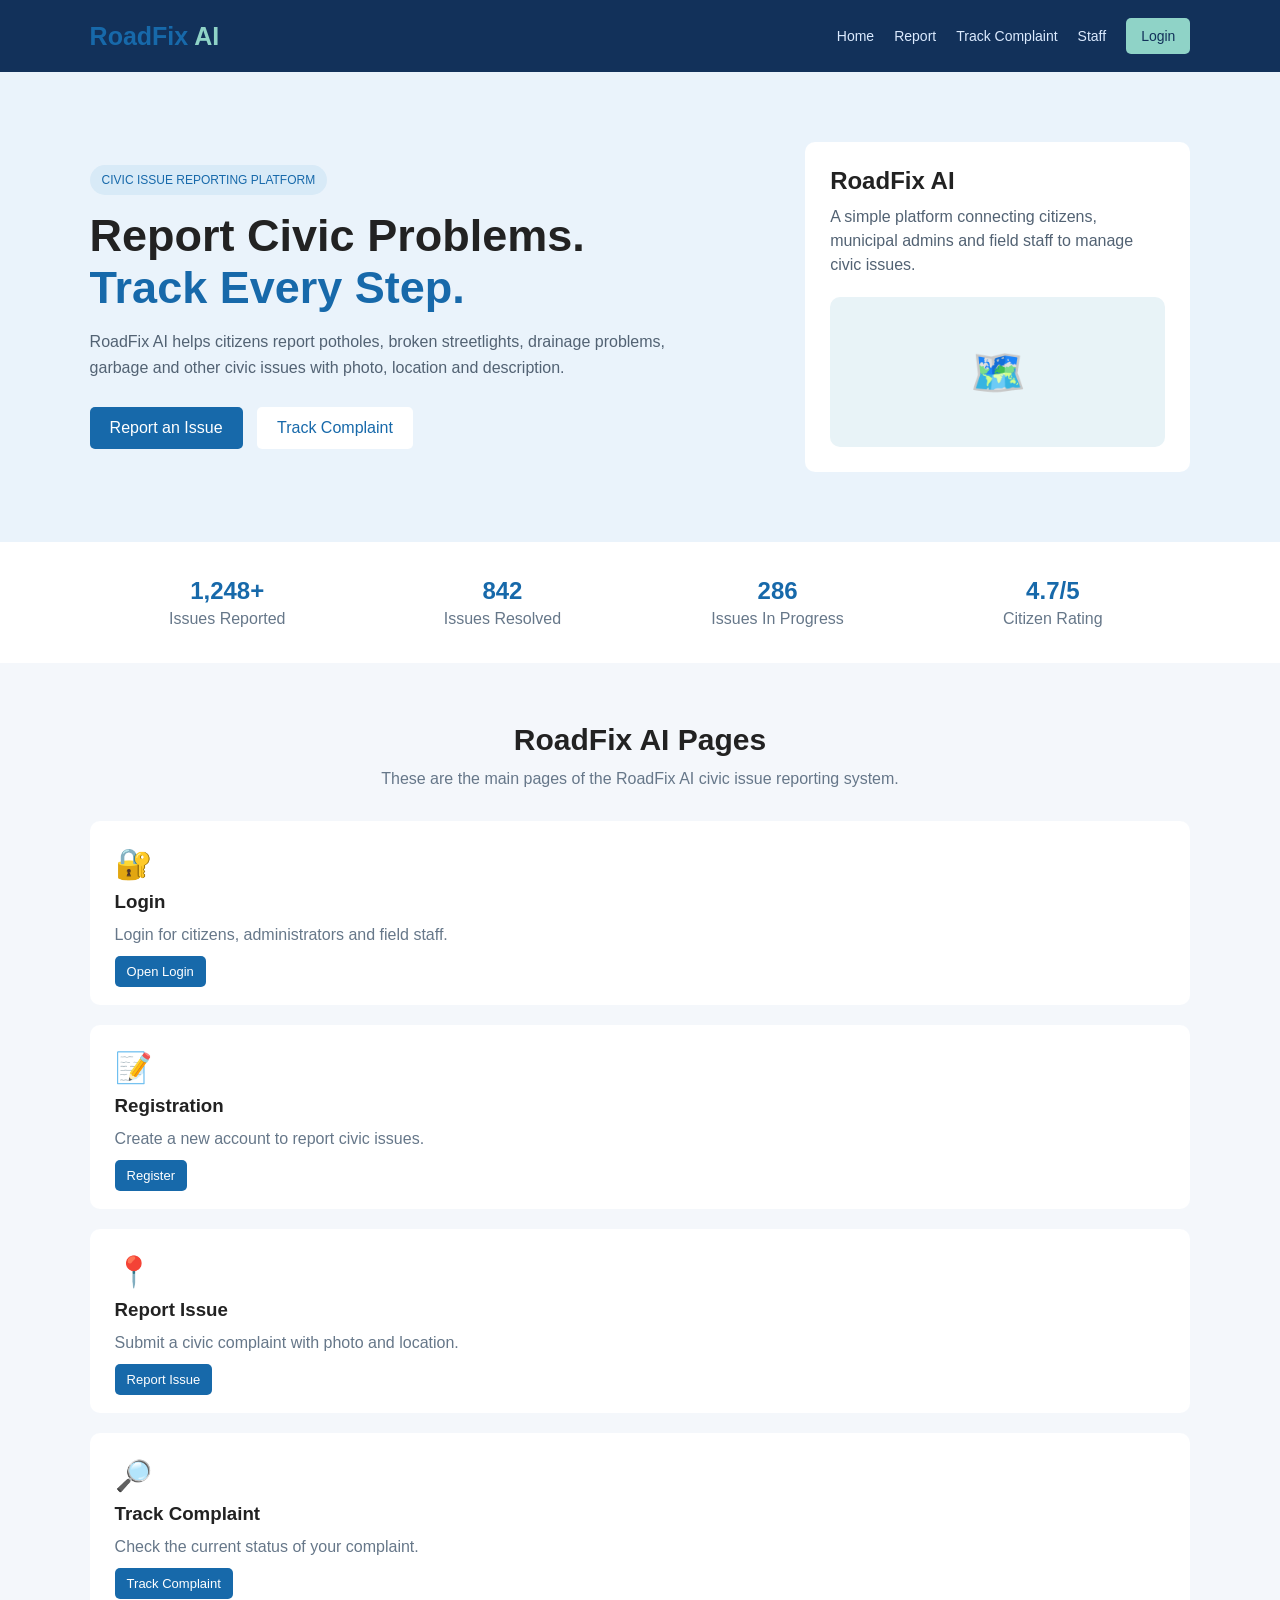
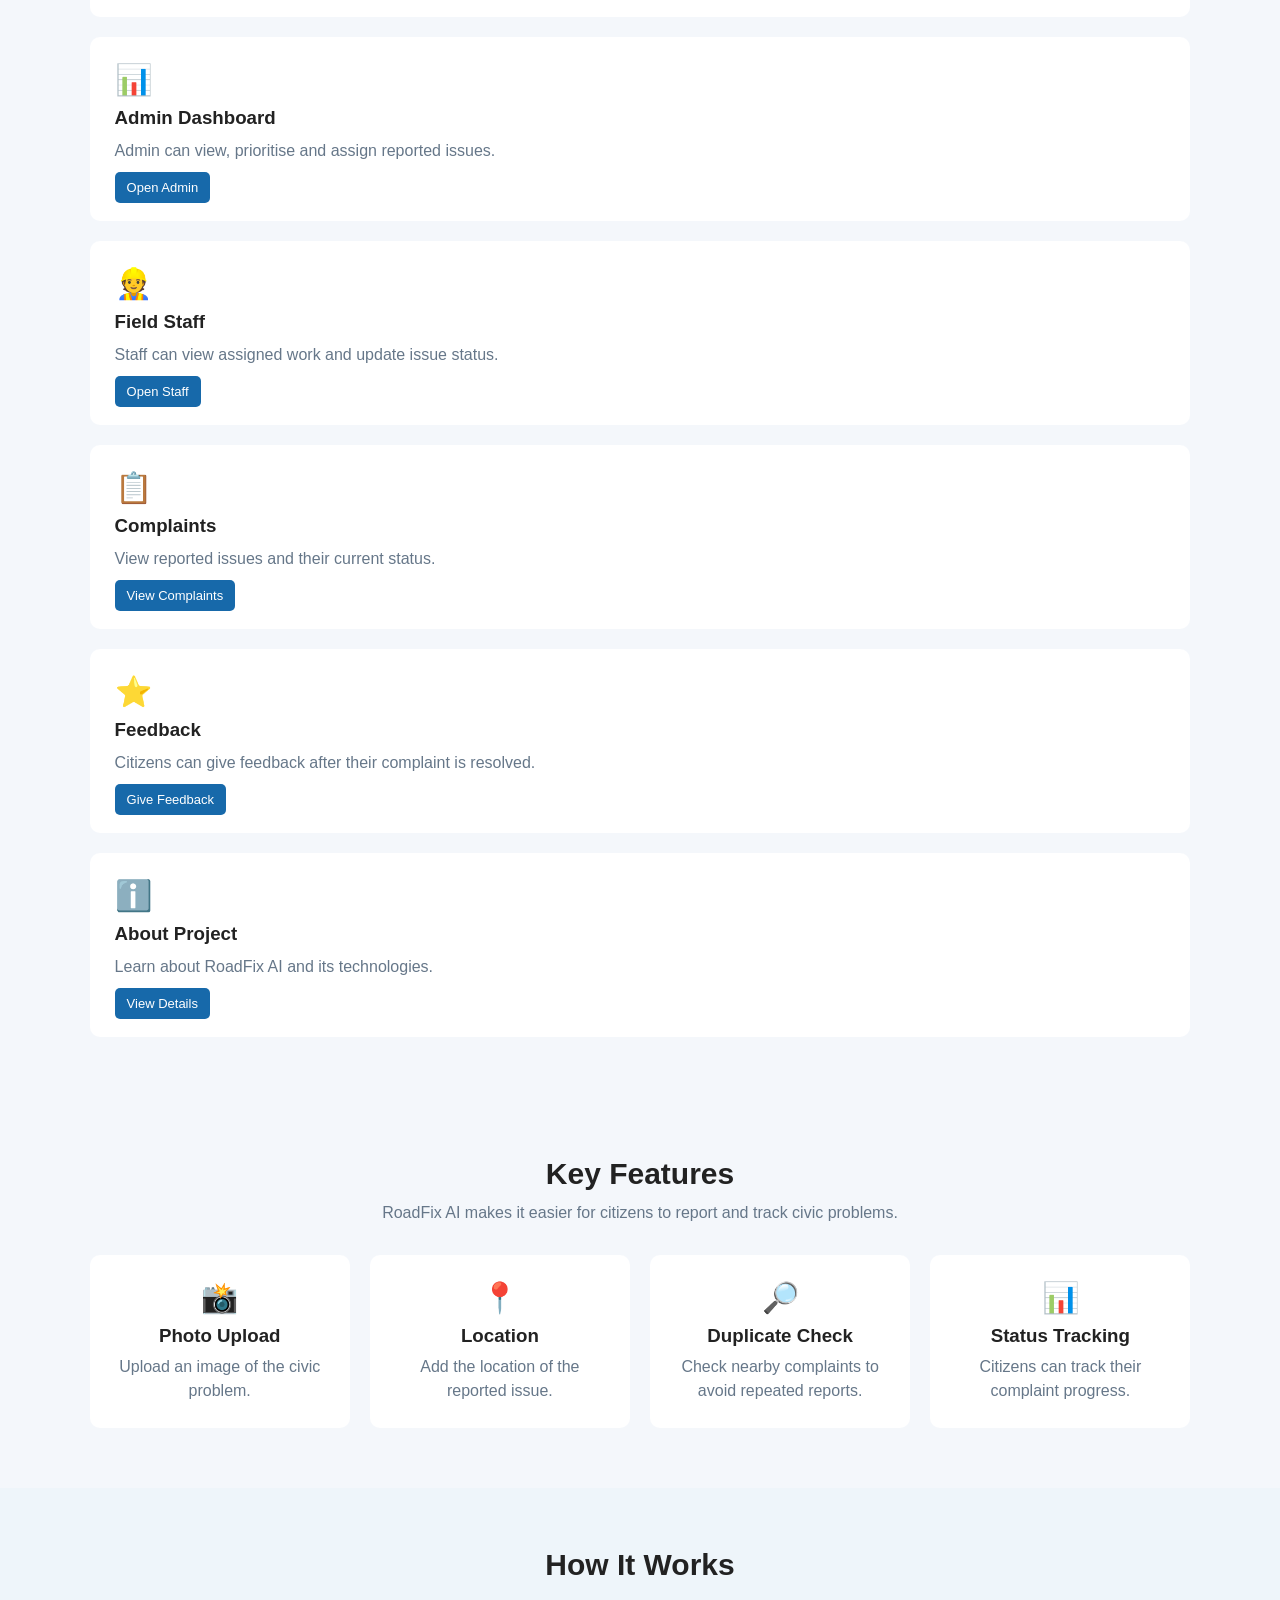
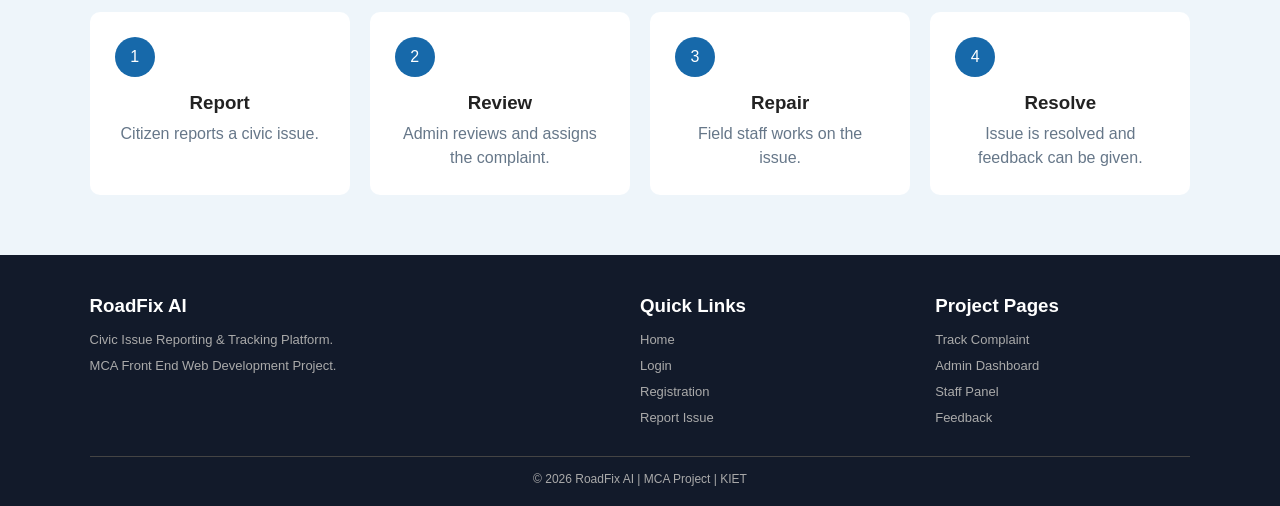
==== commit fe89b0f0: "index page Color and css change" ====
--- a/Frontend/index.html
+++ b/Frontend/index.html
@@ -15,12 +15,12 @@
 
         body {
             font-family: Arial, sans-serif;
-            background: #b9c9ea;
+            background: #f4f7fb;
             color: #222;
         }
 
         header {
-            background: #1a1919;
+            background: #12315a;
             padding: 18px 7%;
             display: flex;
             justify-content: space-between;
@@ -30,11 +30,11 @@
         .logo {
             font-size: 25px;
             font-weight: bold;
-            color: #1746d1;
+            color: #1769aa;
         }
 
         .logo span {
-            color: rgb(186, 242, 144);
+            color: #8fd3c7;
         }
 
         nav {
@@ -44,18 +44,18 @@
         }
 
         nav a {
-            color: #bdeb84;
+            color: #dbeafe;
             text-decoration: none;
             font-size: 14px;
         }
 
         nav a:hover {
-            color: #d2d6e2;
+            color: #ffffff;
         }
 
         .login {
-            background: #aec277;
-            color: rgb(24, 52, 197);
+            background: #8fd3c7;
+            color: #12315a;
             padding: 10px 15px;
             border-radius: 5px;
         }
@@ -66,7 +66,7 @@
             justify-content: space-between;
             align-items: center;
             gap: 40px;
-            background: #9eb7ed;
+            background: #eaf3fb;
         }
 
         .hero-text {
@@ -75,8 +75,8 @@
 
         .tag {
             display: inline-block;
-            background: #6f90e6;
-            color: #c0d7a2;
+            background: #d8eaf7;
+            color: #1769aa;
             padding: 8px 12px;
             border-radius: 20px;
             font-size: 12px;
@@ -89,11 +89,11 @@
         }
 
         .hero h1 span {
-            color: #1746d1;
+            color: #1769aa;
         }
 
         .hero p {
-            color: #666;
+            color: #526273;
             line-height: 1.6;
         }
 
@@ -110,24 +110,24 @@
         }
 
         .primary {
-            background: #1952ff;
-            color: rgb(147, 228, 16);
+            background: #1769aa;
+            color: #ffffff;
         }
 
         .secondary {
             background: white;
-            color: #1746d1;
+            color: #1769aa;
         }
 
         .hero-card {
             width: 35%;
-            background: rgb(237, 216, 216);
+            background: #ffffff;
             padding: 25px;
             border-radius: 10px;
         }
 
         .hero-card p {
-            color: #666;
+            color: #526273;
             line-height: 1.5;
             margin-top: 10px;
         }
@@ -135,7 +135,7 @@
         .map {
             height: 150px;
             margin-top: 20px;
-            background: #dce8d8;
+            background: #e8f3f7;
             border-radius: 10px;
             display: flex;
             align-items: center;
@@ -144,7 +144,7 @@
         }
 
         .stats {
-            background: rgb(237, 212, 212);
+            background: #ffffff;
             padding: 25px 7%;
             display: grid;
             grid-template-columns: repeat(4, 1fr);
@@ -156,12 +156,12 @@
         }
 
         .stat h2 {
-            color: #1746d1;
+            color: #1769aa;
             margin-bottom: 5px;
         }
 
         .stat p {
-            color: #777;
+            color: #667789;
         }
 
         .section {
@@ -175,7 +175,7 @@
         }
 
         .intro {
-            color: #777;
+            color: #667789;
             line-height: 1.5;
         }
 
@@ -187,7 +187,7 @@
         }
 
         .card {
-            background: rgb(246, 206, 206);
+            background: #ffffff;
             padding: 25px;
             border-radius: 10px;
             text-align: left;
@@ -207,13 +207,13 @@
         }
 
         .card p {
-            color: #777;
+            color: #667789;
             line-height: 1.5;
             margin-bottom: 15px;
         }
 
         .card a {
-            background: #1746d1;
+            background: #1769aa;
             color: white;
             padding: 8px 12px;
             border-radius: 5px;
@@ -229,7 +229,7 @@
         }
 
         .feature {
-            background: rgb(241, 200, 200);
+            background: #ffffff;
             padding: 25px;
             border-radius: 10px;
         }
@@ -244,12 +244,12 @@
         }
 
         .feature p {
-            color: #777;
+            color: #667789;
             line-height: 1.5;
         }
 
         .how {
-            background: #bac7e6;
+            background: #eef5fa;
         }
 
         .steps {
@@ -260,7 +260,7 @@
         }
 
         .step {
-            background: rgb(237, 208, 208);
+            background: #ffffff;
             padding: 25px;
             border-radius: 10px;
         }
@@ -268,7 +268,7 @@
         .number {
             width: 40px;
             height: 40px;
-            background: #1746d1;
+            background: #1769aa;
             color: white;
             border-radius: 50%;
             display: flex;
@@ -278,7 +278,7 @@
         }
 
         .step p {
-            color: #777;
+            color: #667789;
             margin-top: 8px;
             line-height: 1.5;
         }
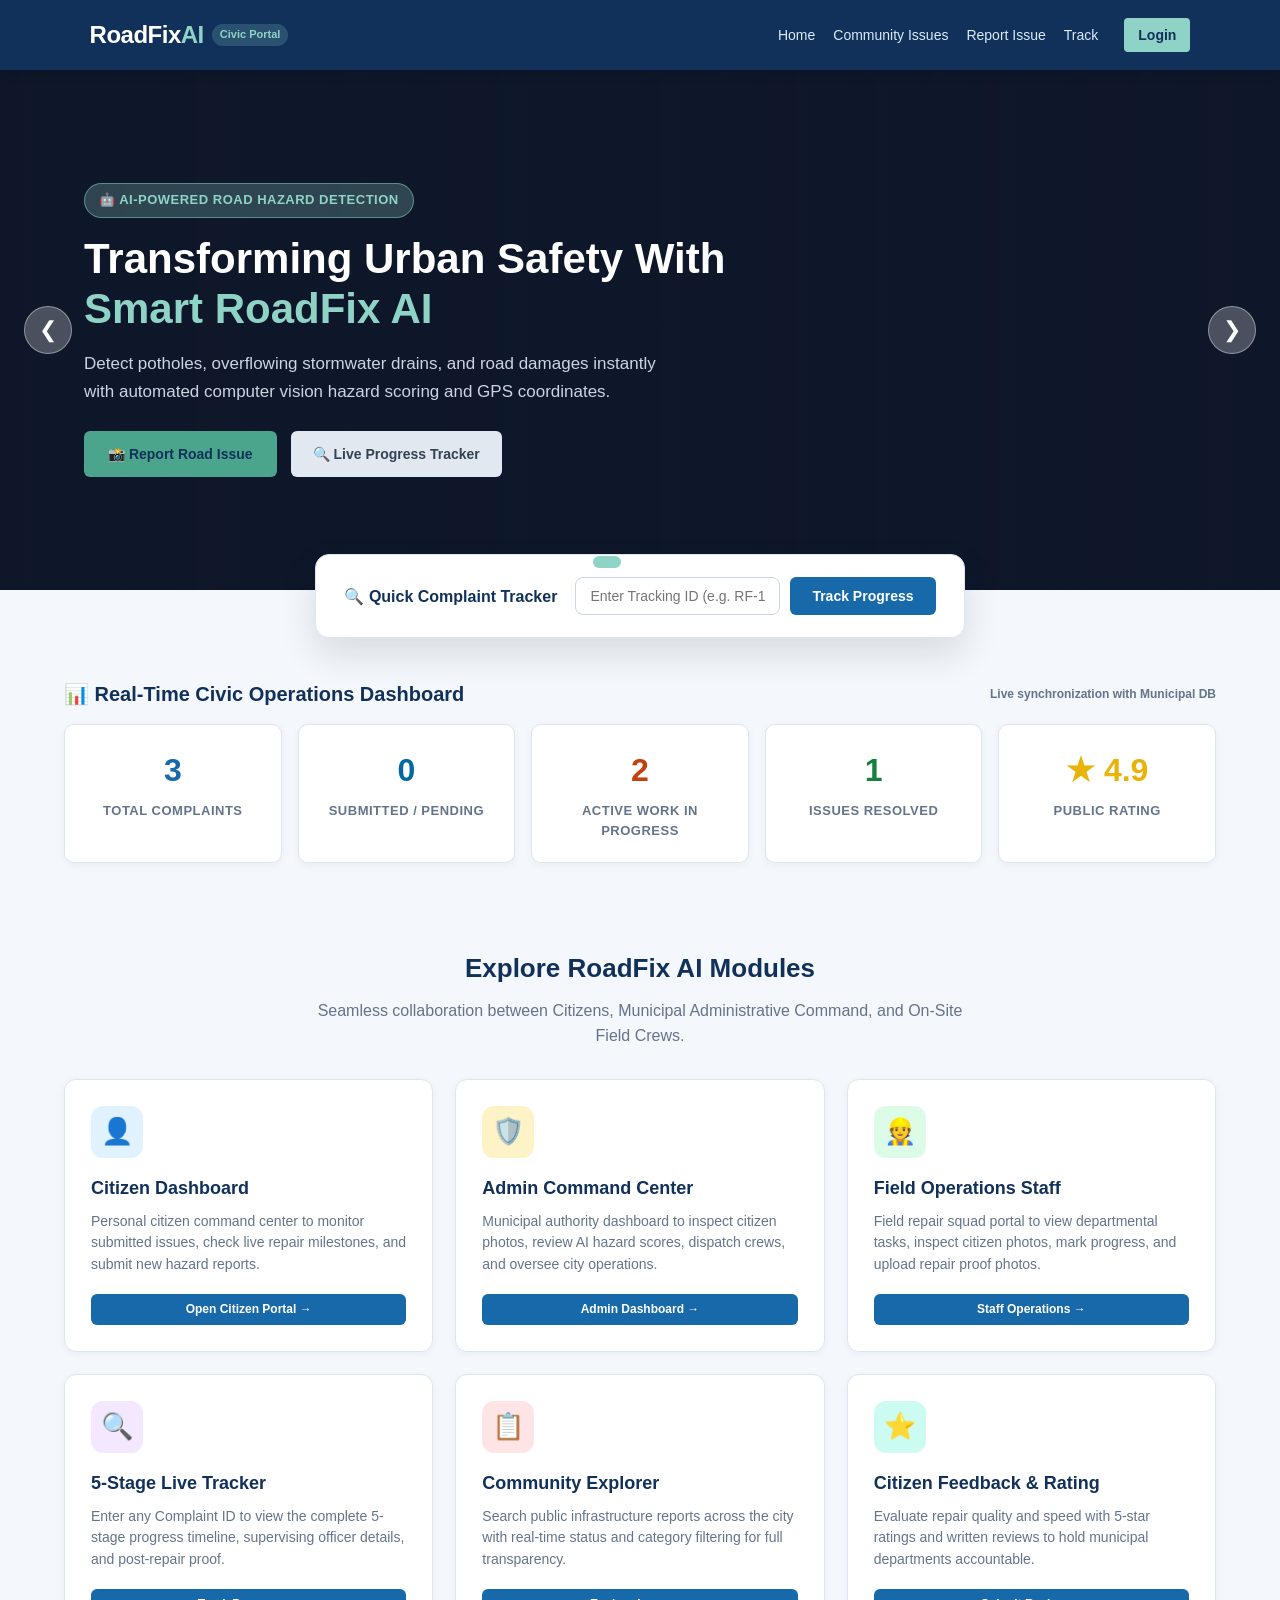
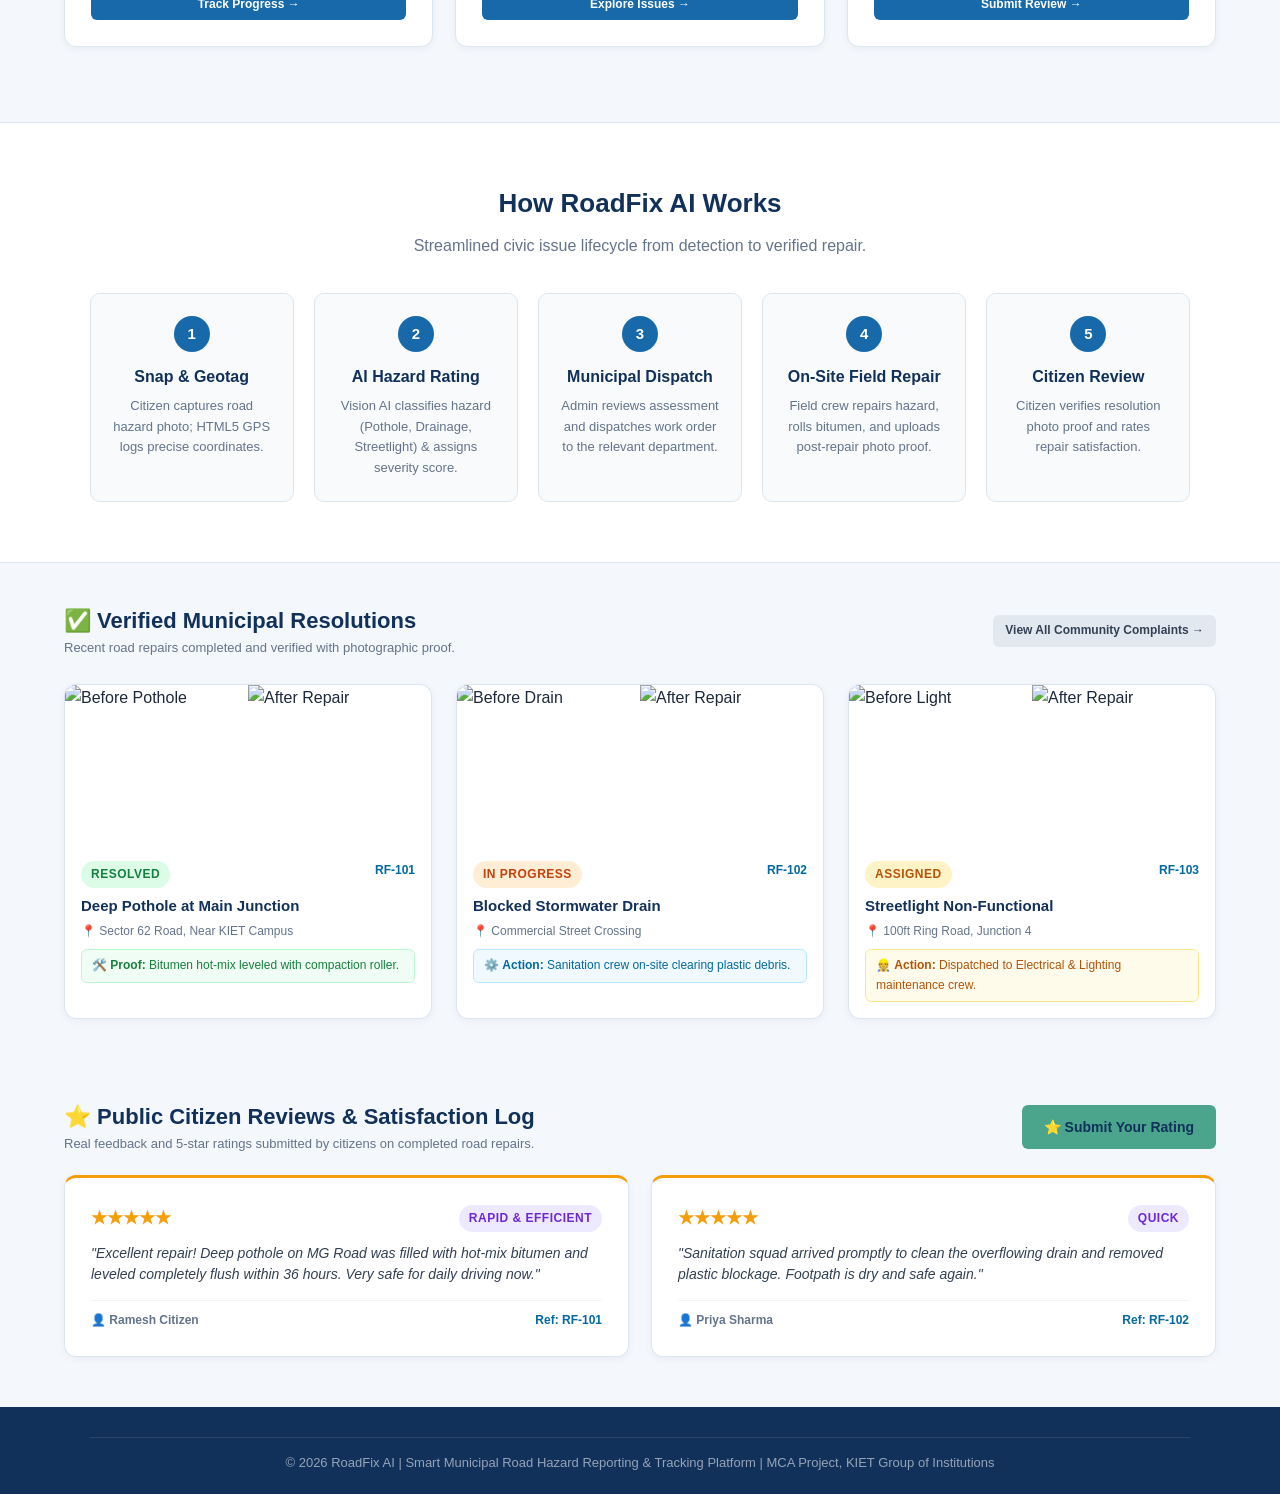
==== commit 0e4d4f62: "Updated RFIX frontend, database and scripts" ====
--- a/Frontend/index.html
+++ b/Frontend/index.html
@@ -1,844 +1,878 @@
 <!DOCTYPE html>
 <html lang="en">
-
 <head>
     <meta charset="UTF-8">
     <meta name="viewport" content="width=device-width, initial-scale=1.0">
-    <title>RoadFix AI</title>
-
+    <title>RoadFix AI - Smart Civic Issue Reporting & Municipal Tracking Platform</title>
+    <link rel="stylesheet" href="css/style.css">
     <style>
-        * {
-            margin: 0;
-            padding: 0;
-            box-sizing: border-box;
-        }
-
-        body {
-            font-family: Arial, sans-serif;
-            background: #f4f7fb;
-            color: #222;
-        }
-
-        header {
-            background: #12315a;
-            padding: 18px 7%;
-            display: flex;
-            justify-content: space-between;
+        /* Modern Carousel / Hero Slider Styling */
+        .slider-wrapper {
+            position: relative;
+            width: 100%;
+            height: 520px;
+            overflow: hidden;
+            background: #0f172a;
+        }
+
+        .slider-container {
+            display: flex;
+            width: 100%;
+            height: 100%;
+            transition: transform 0.5s ease-in-out;
+            will-change: transform;
+        }
+
+        .slide {
+            flex: 0 0 100%;
+            width: 100%;
+            min-width: 100%;
+            max-width: 100%;
+            height: 100%;
+            position: relative;
+            display: flex;
             align-items: center;
-        }
-
-        .logo {
-            font-size: 25px;
-            font-weight: bold;
-            color: #1769aa;
-        }
-
-        .logo span {
-            color: #8fd3c7;
-        }
-
-        nav {
-            display: flex;
-            gap: 20px;
-            align-items: center;
-        }
-
-        nav a {
-            color: #dbeafe;
-            text-decoration: none;
-            font-size: 14px;
-        }
-
-        nav a:hover {
+            background-size: cover;
+            background-position: center;
+        }
+
+        .slide-overlay {
+            position: absolute;
+            top: 0;
+            left: 0;
+            right: 0;
+            bottom: 0;
+            background: linear-gradient(90deg, rgba(15, 23, 42, 0.92) 0%, rgba(15, 23, 42, 0.75) 50%, rgba(15, 23, 42, 0.35) 100%);
+            z-index: 1;
+        }
+
+        .slide-content {
+            position: relative;
+            z-index: 2;
+            width: 90%;
+            max-width: 1200px;
+            margin: 0 auto;
             color: #ffffff;
-        }
-
-        .login {
-            background: #8fd3c7;
-            color: #12315a;
-            padding: 10px 15px;
-            border-radius: 5px;
-        }
-
-        .hero {
-            padding: 70px 7%;
-            display: flex;
-            justify-content: space-between;
-            align-items: center;
-            gap: 40px;
-            background: #eaf3fb;
-        }
-
-        .hero-text {
-            width: 55%;
-        }
-
-        .tag {
+            padding: 0 20px;
+        }
+
+        .slide-tag {
             display: inline-block;
-            background: #d8eaf7;
-            color: #1769aa;
-            padding: 8px 12px;
+            background: rgba(143, 211, 199, 0.25);
+            color: var(--accent);
+            padding: 6px 14px;
             border-radius: 20px;
-            font-size: 12px;
-            margin-bottom: 15px;
-        }
-
-        .hero h1 {
-            font-size: 45px;
-            margin-bottom: 15px;
-        }
-
-        .hero h1 span {
-            color: #1769aa;
-        }
-
-        .hero p {
-            color: #526273;
+            font-size: 13px;
+            font-weight: 700;
+            margin-bottom: 16px;
+            border: 1px solid rgba(143, 211, 199, 0.5);
+            letter-spacing: 0.5px;
+            text-transform: uppercase;
+        }
+
+        .slide-title {
+            font-size: 42px;
+            font-weight: 800;
+            line-height: 1.2;
+            margin-bottom: 16px;
+            max-width: 680px;
+        }
+
+        .slide-title span {
+            color: var(--accent);
+        }
+
+        .slide-desc {
+            font-size: 17px;
+            color: #cbd5e1;
+            max-width: 580px;
             line-height: 1.6;
-        }
-
-        .buttons {
-            margin-top: 26px;
-        }
-
-        .btn {
-            display: inline-block;
-            padding: 12px 20px;
-            border-radius: 5px;
-            text-decoration: none;
-            margin-right: 10px;
-        }
-
-        .primary {
-            background: #1769aa;
+            margin-bottom: 26px;
+        }
+
+        .slide-btn-group {
+            display: flex;
+            gap: 14px;
+            flex-wrap: wrap;
+        }
+
+        /* Slider Controls */
+        .slider-btn {
+            position: absolute;
+            top: 50%;
+            transform: translateY(-50%);
+            z-index: 50;
+            background: rgba(255, 255, 255, 0.25);
+            backdrop-filter: blur(8px);
+            -webkit-backdrop-filter: blur(8px);
             color: #ffffff;
-        }
-
-        .secondary {
-            background: white;
-            color: #1769aa;
-        }
-
-        .hero-card {
-            width: 35%;
-            background: #ffffff;
-            padding: 25px;
-            border-radius: 10px;
-        }
-
-        .hero-card p {
-            color: #526273;
-            line-height: 1.5;
-            margin-top: 10px;
-        }
-
-        .map {
-            height: 150px;
-            margin-top: 20px;
-            background: #e8f3f7;
-            border-radius: 10px;
+            border: 1px solid rgba(255, 255, 255, 0.4);
+            width: 48px;
+            height: 48px;
+            border-radius: 50%;
             display: flex;
             align-items: center;
             justify-content: center;
-            font-size: 45px;
-        }
-
-        .stats {
+            cursor: pointer;
+            font-size: 22px;
+            transition: all 0.25s ease;
+            user-select: none;
+            outline: none;
+        }
+
+        .slider-btn:hover {
+            background: rgba(255, 255, 255, 0.55);
+            color: #0f172a;
+            transform: translateY(-50%) scale(1.1);
+        }
+
+        .slider-btn-prev { left: 24px; }
+        .slider-btn-next { right: 24px; }
+
+        .slider-dots {
+            position: absolute;
+            bottom: 22px;
+            left: 50%;
+            transform: translateX(-50%);
+            display: flex;
+            gap: 10px;
+            z-index: 50;
+        }
+
+        .dot {
+            width: 12px;
+            height: 12px;
+            border-radius: 50%;
+            background: rgba(255, 255, 255, 0.4);
+            cursor: pointer;
+            transition: all 0.3s ease;
+        }
+
+        .dot.active {
+            background: var(--accent);
+            width: 28px;
+            border-radius: 12px;
+        }
+
+        /* Floating Quick Track Bar */
+        .floating-search-bar {
+            max-width: 1000px;
+            margin: -36px auto 0 auto;
+            position: relative;
+            z-index: 20;
             background: #ffffff;
-            padding: 25px 7%;
+            border-radius: 14px;
+            padding: 22px 28px;
+            box-shadow: 0 16px 36px rgba(15, 23, 42, 0.12);
+            border: 1px solid var(--border-color);
+            display: flex;
+            align-items: center;
+            gap: 18px;
+            flex-wrap: wrap;
+        }
+
+        .floating-search-bar h3 {
+            font-size: 16px;
+            color: var(--primary);
+            white-space: nowrap;
+            margin: 0;
+            display: flex;
+            align-items: center;
+            gap: 6px;
+        }
+
+        .floating-search-form {
+            display: flex;
+            flex: 1;
+            gap: 10px;
+            min-width: 280px;
+        }
+
+        .floating-search-form input {
+            flex: 1;
+            padding: 10px 14px;
+            border: 1px solid #cbd5e1;
+            border-radius: 8px;
+            font-size: 14px;
+        }
+
+
+
+        /* Features Section */
+        .features-grid {
             display: grid;
-            grid-template-columns: repeat(4, 1fr);
+            grid-template-columns: repeat(auto-fit, minmax(280px, 1fr));
+            gap: 22px;
+            margin-top: 30px;
+        }
+
+        .feature-card {
+            background: #ffffff;
+            padding: 26px;
+            border-radius: 12px;
+            border: 1px solid var(--border-color);
+            box-shadow: var(--shadow-sm);
+            transition: all 0.25s ease;
+            text-align: left;
+            display: flex;
+            flex-direction: column;
+        }
+
+        .feature-card:hover {
+            transform: translateY(-5px);
+            box-shadow: var(--shadow-md);
+            border-color: var(--primary-light);
+        }
+
+        .feature-icon-wrapper {
+            width: 52px;
+            height: 52px;
+            border-radius: 12px;
+            display: flex;
+            align-items: center;
+            justify-content: center;
+            font-size: 26px;
+            margin-bottom: 16px;
+        }
+
+        .f-citizen { background: #e0f2fe; color: #0284c7; }
+        .f-admin { background: #fef3c7; color: #d97706; }
+        .f-staff { background: #dcfce7; color: #16a34a; }
+        .f-track { background: #f3e8ff; color: #7e22ce; }
+        .f-explore { background: #ffe4e6; color: #e11d48; }
+        .f-feedback { background: #ccfbf1; color: #0d9488; }
+
+        .feature-card h3 {
+            color: var(--primary);
+            font-size: 18px;
+            margin-bottom: 8px;
+        }
+
+        .feature-card p {
+            color: var(--text-muted);
+            font-size: 14px;
+            line-height: 1.55;
+            margin-bottom: 18px;
+            flex: 1;
+        }
+
+        /* Verification Showcase (Before / After) */
+        .showcase-grid {
+            display: grid;
+            grid-template-columns: repeat(auto-fit, minmax(320px, 1fr));
+            gap: 24px;
+            margin-top: 25px;
+        }
+
+        .showcase-card {
+            background: #ffffff;
+            border-radius: 12px;
+            overflow: hidden;
+            border: 1px solid var(--border-color);
+            box-shadow: var(--shadow-sm);
+        }
+
+        .showcase-images {
+            display: grid;
+            grid-template-columns: 1fr 1fr;
+            height: 160px;
+        }
+
+        .showcase-images img {
+            width: 100%;
+            height: 100%;
+            object-fit: cover;
+        }
+
+        .showcase-body {
+            padding: 16px;
+        }
+
+        /* How it Works */
+        .how-section {
+            background: #ffffff;
+            padding: 60px 7%;
+            border-top: 1px solid var(--border-color);
+            border-bottom: 1px solid var(--border-color);
             text-align: center;
-        }
-
-        .stat {
-            padding: 10px;
-        }
-
-        .stat h2 {
-            color: #1769aa;
-            margin-bottom: 5px;
-        }
-
-        .stat p {
-            color: #667789;
-        }
-
-        .section {
-            padding: 60px 7%;
-            text-align: center;
-        }
-
-        .section h2 {
-            font-size: 30px;
-            margin-bottom: 10px;
-        }
-
-        .intro {
-            color: #667789;
-            line-height: 1.5;
-        }
-
-        .cards {
-            margin-top: 30px;
+            margin-top: 40px;
+        }
+
+        .steps-grid {
             display: grid;
-            
+            grid-template-columns: repeat(auto-fit, minmax(200px, 1fr));
             gap: 20px;
-        }
-
-        .card {
-            background: #ffffff;
-            padding: 25px;
+            margin-top: 35px;
+        }
+
+        .step-box {
+            background: #f8fafc;
+            padding: 22px;
             border-radius: 10px;
-            text-align: left;
-        }
-
-        .card:hover {
-            transform: translateY(-3px);
-        }
-
-        .icon {
-            font-size: 30px;
-            margin-bottom: 10px;
-        }
-
-        .card h3 {
-            margin-bottom: 10px;
-        }
-
-        .card p {
-            color: #667789;
-            line-height: 1.5;
-            margin-bottom: 15px;
-        }
-
-        .card a {
-            background: #1769aa;
-            color: white;
-            padding: 8px 12px;
-            border-radius: 5px;
-            text-decoration: none;
-            font-size: 13px;
-        }
-
-        .features {
-            margin-top: 30px;
-            display: grid;
-            grid-template-columns: repeat(4, 1fr);
-            gap: 20px;
-        }
-
-        .feature {
-            background: #ffffff;
-            padding: 25px;
-            border-radius: 10px;
-        }
-
-        .feature-icon {
-            font-size: 30px;
-            margin-bottom: 10px;
-        }
-
-        .feature h3 {
-            margin-bottom: 8px;
-        }
-
-        .feature p {
-            color: #667789;
-            line-height: 1.5;
-        }
-
-        .how {
-            background: #eef5fa;
-        }
-
-        .steps {
-            margin-top: 30px;
-            display: grid;
-            grid-template-columns: repeat(4, 1fr);
-            gap: 20px;
-        }
-
-        .step {
-            background: #ffffff;
-            padding: 25px;
-            border-radius: 10px;
-        }
-
-        .number {
-            width: 40px;
-            height: 40px;
-            background: #1769aa;
+            border: 1px solid var(--border-color);
+            position: relative;
+        }
+
+        .step-num {
+            width: 36px;
+            height: 36px;
+            background: var(--primary-light);
             color: white;
             border-radius: 50%;
             display: flex;
             align-items: center;
             justify-content: center;
-            margin-bottom: 15px;
-        }
-
-        .step p {
-            color: #667789;
-            margin-top: 8px;
-            line-height: 1.5;
-        }
-
-        footer {
-            background: #121a2a;
-            color: white;
-            padding: 40px 7% 20px;
-        }
-
-        .footer-main {
-            display: grid;
-            grid-template-columns: 2fr 1fr 1fr;
-            gap: 40px;
-        }
-
-        footer h3 {
-            margin-bottom: 10px;
-        }
-
-        footer p,
-        footer a {
-            color: #aaa;
-            font-size: 13px;
-            line-height: 2;
-        }
-
-        footer a {
-            display: block;
-            text-decoration: none;
-        }
-
-        footer a:hover {
-            color: white;
-        }
-
-        .copyright {
-            border-top: 1px solid #444;
-            margin-top: 25px;
-            padding-top: 15px;
-            text-align: center;
-            color: #aaa;
-            font-size: 12px;
-        }
-
-        @media(max-width: 800px) {
-
-            .hero {
-                flex-direction: column;
-            }
-
-            .hero-text,
-            .hero-card {
-                width: 100%;
-            }
-
-            .cards {
-                grid-template-columns: 1fr 1fr;
-            }
-
-            .features,
-            .steps,
-            .stats {
-                grid-template-columns: 1fr 1fr;
-            }
-
-            .footer-main {
-                grid-template-columns: 1fr;
-            }
-        }
-
-        @media(max-width: 600px) {
-
-            header {
-                flex-direction: column;
-                gap: 15px;
-            }
-
-            nav {
-                flex-wrap: wrap;
-                justify-content: center;
-            }
-
-            .hero h1 {
-                font-size: 35px;
-            }
-
-            .cards,
-            .features,
-            .steps,
-            .stats {
-                grid-template-columns: 1fr;
-            }
+            font-weight: bold;
+            margin: 0 auto 12px;
+            font-size: 15px;
+        }
+
+        @media (max-width: 768px) {
+            .slider-wrapper {
+                height: 440px;
+            }
+            .slide-title {
+                font-size: 26px;
+            }
+            .slide-desc {
+                font-size: 14px;
+            }
+            .floating-search-bar {
+                margin: -20px 15px 0 15px;
+                padding: 16px;
+            }
+            .slider-btn {
+                width: 38px;
+                height: 38px;
+                font-size: 16px;
+                display: flex !important;
+            }
+            .slider-btn-prev { left: 8px; }
+            .slider-btn-next { right: 8px; }
         }
     </style>
 </head>
-
 <body>
 
+    <!-- Header Navigation -->
     <header>
-
-        <div class="logo">
-            RoadFix <span>AI</span>
-        </div>
-
-        <nav>
-            <a href="index.html">Home</a>
-            <a href="report.html">Report</a>
-            <a href="track.html">Track Complaint</a>
-            <a href="staff.html">Staff</a>
-            <a href="login.html" class="login">Login</a>
-        </nav>
-
+        <a href="index.html" class="logo-container">
+            <div class="logo">RoadFix<span>AI</span></div>
+            <span class="logo-tag">Civic Portal</span>
+        </a>
+        <nav id="mainNav"></nav>
     </header>
 
-
-    <section class="hero">
-
-        <div class="hero-text">
-
-            <div class="tag">
-                CIVIC ISSUE REPORTING PLATFORM
-            </div>
-
-            <h1>
-                Report Civic Problems.
-                <br>
-                <span>Track Every Step.</span>
-            </h1>
-
-            <p>
-                RoadFix AI helps citizens report potholes,
-                broken streetlights, drainage problems,
-                garbage and other civic issues with photo,
-                location and description.
-            </p>
-
-            <div class="buttons">
-
-                <a href="report.html" class="btn primary">
-                    Report an Issue
-                </a>
-
-                <a href="track.html" class="btn secondary">
-                    Track Complaint
-                </a>
-
-            </div>
-
-        </div>
-
-
-        <div class="hero-card">
-
-            <h2>RoadFix AI</h2>
-
-            <p>
-                A simple platform connecting citizens,
-                municipal admins and field staff to
-                manage civic issues.
-            </p>
-
-            <div class="map">
-                🗺️
-            </div>
-
-        </div>
-
+    <!-- Carousel / Hero Slider -->
+    <div class="slider-wrapper" id="heroSlider">
+        <div class="slider-container" id="sliderContainer">
+
+            <!-- Slide 1: AI Hazard Detection -->
+            <div class="slide" style="background-image: url('https://images.unsplash.com/photo-1515162816999-a0c47dc192f7?w=1600&auto=format&fit=crop&q=80');">
+                <div class="slide-overlay"></div>
+                <div class="slide-content">
+                    <span class="slide-tag">🤖 AI-Powered Road Hazard Detection</span>
+                    <h1 class="slide-title">Transforming Urban Safety With <span>Smart RoadFix AI</span></h1>
+                    <p class="slide-desc">Detect potholes, overflowing stormwater drains, and road damages instantly with automated computer vision hazard scoring and GPS coordinates.</p>
+                    <div class="slide-btn-group">
+                        <a href="report.html" class="btn btn-accent" style="font-weight:700; color:#12315a; padding:12px 24px;">📸 Report Road Issue</a>
+                        <a href="track.html" class="btn btn-secondary" style="padding:12px 22px;">🔍 Live Progress Tracker</a>
+                    </div>
+                </div>
+            </div>
+
+            <!-- Slide 2: Field Operations & Paving -->
+            <div class="slide" style="background-image: url('https://images.unsplash.com/photo-1578575437130-527eed3abbec?w=1600&auto=format&fit=crop&q=80');">
+                <div class="slide-overlay"></div>
+                <div class="slide-content">
+                    <span class="slide-tag">👷 48-Hour Municipal Dispatch Commitment</span>
+                    <h1 class="slide-title">Rapid Field Repairs & <span>Verified Work Orders</span></h1>
+                    <p class="slide-desc">Automated task routing to Roads & Infrastructure, Sanitation, and Electrical municipal squads with photographic proof of completion.</p>
+                    <div class="slide-btn-group">
+                        <a href="staff.html" class="btn btn-accent" style="font-weight:700; color:#12315a; padding:12px 24px;">👷 Field Staff Panel</a>
+                        <a href="complaints.html" class="btn btn-secondary" style="padding:12px 22px;">📋 View Public Issues</a>
+                    </div>
+                </div>
+            </div>
+
+            <!-- Slide 3: Clean, Green & Well-Lit Smart Cities -->
+            <div class="slide" style="background-image: url('https://images.unsplash.com/photo-1477959858617-67f30bc75b82?w=1600&auto=format&fit=crop&q=80');">
+                <div class="slide-overlay"></div>
+                <div class="slide-content">
+                    <span class="slide-tag">⚡ Transparent 5-Stage Lifecycle</span>
+                    <h1 class="slide-title">Accountable Governance for <span>Safer City Streets</span></h1>
+                    <p class="slide-desc">Follow every civic complaint through Submitted, Verified, Assigned, In Progress, and Resolved milestones in real time.</p>
+                    <div class="slide-btn-group">
+                        <a href="citizen.html" class="btn btn-accent" style="font-weight:700; color:#12315a; padding:12px 24px;">👤 Citizen Dashboard</a>
+                        <a href="admin.html" class="btn btn-secondary" style="padding:12px 22px;">🛡️ Admin Command Center</a>
+                    </div>
+                </div>
+            </div>
+
+            <!-- Slide 4: Citizen Participation & Quality Reviews -->
+            <div class="slide" style="background-image: url('https://images.unsplash.com/photo-1522071820081-009f0129c71c?w=1600&auto=format&fit=crop&q=80');">
+                <div class="slide-overlay"></div>
+                <div class="slide-content">
+                    <span class="slide-tag">⭐ 5-Star Citizen Verification Feedback</span>
+                    <h1 class="slide-title">Empowering Citizens & <span>Building Safer Roads</span></h1>
+                    <p class="slide-desc">Citizens inspect post-repair photo proof and rate municipal performance to ensure public funds deliver lasting road infrastructure.</p>
+                    <div class="slide-btn-group">
+                        <a href="feedback.html" class="btn btn-accent" style="font-weight:700; color:#12315a; padding:12px 24px;">⭐ Submit Service Rating</a>
+                        <a href="login.html" class="btn btn-secondary" style="padding:12px 22px;">🔑 Sign In to Portal</a>
+                    </div>
+                </div>
+            </div>
+
+        </div>
+
+        <!-- Slider Arrow Controls -->
+        <button type="button" class="slider-btn slider-btn-prev" id="btnPrevSlide" onclick="prevSlide()" aria-label="Previous Slide">❮</button>
+        <button type="button" class="slider-btn slider-btn-next" id="btnNextSlide" onclick="nextSlide()" aria-label="Next Slide">❯</button>
+
+        <!-- Slider Dots -->
+        <div class="slider-dots" id="sliderDots">
+            <span class="dot active" onclick="goToSlide(0)"></span>
+            <span class="dot" onclick="goToSlide(1)"></span>
+            <span class="dot" onclick="goToSlide(2)"></span>
+            <span class="dot" onclick="goToSlide(3)"></span>
+        </div>
+    </div>
+
+    <!-- Floating Quick Track Bar -->
+    <div class="floating-search-bar">
+        <h3>🔍 Quick Complaint Tracker</h3>
+        <form onsubmit="handleQuickTrack(event)" class="floating-search-form">
+            <input type="text" id="quickId" placeholder="Enter Tracking ID (e.g. RF-101, RF-102)" required>
+            <button type="submit" class="btn btn-primary" style="padding:10px 22px; white-space:nowrap;">Track Progress</button>
+        </form>
+    </div>
+
+    <!-- Real-Time Metrics Counters (Dynamic from Backend) -->
+    <div class="container" style="margin-top: 40px;">
+        <div style="display:flex; justify-content:space-between; align-items:center; margin-bottom:14px; flex-wrap:wrap; gap:10px;">
+            <h2 style="font-size: 20px; color: var(--primary);">📊 Real-Time Civic Operations Dashboard</h2>
+            <span style="font-size:12px; color:var(--text-muted); font-weight:600;">Live synchronization with Municipal DB</span>
+        </div>
+        <div class="stats-grid">
+            <div class="stat-card">
+                <h3 id="statTotal">--</h3>
+                <p>Total Complaints</p>
+            </div>
+            <div class="stat-card">
+                <h3 id="statSubmitted" style="color:#0369a1;">--</h3>
+                <p>Submitted / Pending</p>
+            </div>
+            <div class="stat-card">
+                <h3 id="statInProgress" style="color:#c2410c;">--</h3>
+                <p>Active Work In Progress</p>
+            </div>
+            <div class="stat-card">
+                <h3 id="statResolved" style="color:#15803d;">--</h3>
+                <p>Issues Resolved</p>
+            </div>
+            <div class="stat-card">
+                <h3 id="statRating" style="color:#eab308;">★ --</h3>
+                <p>Public Rating</p>
+            </div>
+        </div>
+    </div>
+
+    <!-- Comprehensive Role Hub Modules -->
+    <section class="container" style="margin-top: 25px;">
+        <h2 style="font-size: 26px; color: var(--primary); text-align: center; margin-bottom: 8px;">Explore RoadFix AI Modules</h2>
+        <p style="text-align: center; color: var(--text-muted); max-width: 650px; margin: 0 auto 30px;">
+            Seamless collaboration between Citizens, Municipal Administrative Command, and On-Site Field Crews.
+        </p>
+
+        <div class="features-grid">
+            <!-- 1. Citizen Dashboard -->
+            <div class="feature-card">
+                <div class="feature-icon-wrapper f-citizen">👤</div>
+                <h3>Citizen Dashboard</h3>
+                <p>Personal citizen command center to monitor submitted issues, check live repair milestones, and submit new hazard reports.</p>
+                <a href="citizen.html" class="btn btn-primary btn-sm">Open Citizen Portal →</a>
+            </div>
+
+            <!-- 2. Admin Command -->
+            <div class="feature-card">
+                <div class="feature-icon-wrapper f-admin">🛡️</div>
+                <h3>Admin Command Center</h3>
+                <p>Municipal authority dashboard to inspect citizen photos, review AI hazard scores, dispatch crews, and oversee city operations.</p>
+                <a href="admin.html" class="btn btn-primary btn-sm">Admin Dashboard →</a>
+            </div>
+
+            <!-- 3. Staff Panel -->
+            <div class="feature-card">
+                <div class="feature-icon-wrapper f-staff">👷</div>
+                <h3>Field Operations Staff</h3>
+                <p>Field repair squad portal to view departmental tasks, inspect citizen photos, mark progress, and upload repair proof photos.</p>
+                <a href="staff.html" class="btn btn-primary btn-sm">Staff Operations →</a>
+            </div>
+
+            <!-- 4. Live Tracking -->
+            <div class="feature-card">
+                <div class="feature-icon-wrapper f-track">🔍</div>
+                <h3>5-Stage Live Tracker</h3>
+                <p>Enter any Complaint ID to view the complete 5-stage progress timeline, supervising officer details, and post-repair proof.</p>
+                <a href="track.html" class="btn btn-primary btn-sm">Track Progress →</a>
+            </div>
+
+            <!-- 5. Community Issues -->
+            <div class="feature-card">
+                <div class="feature-icon-wrapper f-explore">📋</div>
+                <h3>Community Explorer</h3>
+                <p>Search public infrastructure reports across the city with real-time status and category filtering for full transparency.</p>
+                <a href="complaints.html" class="btn btn-primary btn-sm">Explore Issues →</a>
+            </div>
+
+            <!-- 6. Citizen Feedback -->
+            <div class="feature-card">
+                <div class="feature-icon-wrapper f-feedback">⭐</div>
+                <h3>Citizen Feedback & Rating</h3>
+                <p>Evaluate repair quality and speed with 5-star ratings and written reviews to hold municipal departments accountable.</p>
+                <a href="feedback.html" class="btn btn-primary btn-sm">Submit Review →</a>
+            </div>
+        </div>
     </section>
 
-
-    <section class="stats">
-
-        <div class="stat">
-            <h2>1,248+</h2>
-            <p>Issues Reported</p>
-        </div>
-
-        <div class="stat">
-            <h2>842</h2>
-            <p>Issues Resolved</p>
-        </div>
-
-        <div class="stat">
-            <h2>286</h2>
-            <p>Issues In Progress</p>
-        </div>
-
-        <div class="stat">
-            <h2>4.7/5</h2>
-            <p>Citizen Rating</p>
-        </div>
-
+    <!-- How It Works Section -->
+    <section class="how-section">
+        <h2 style="font-size: 26px; color: var(--primary); margin-bottom: 8px;">How RoadFix AI Works</h2>
+        <p style="color: var(--text-muted); max-width: 600px; margin: 0 auto;">Streamlined civic issue lifecycle from detection to verified repair.</p>
+
+        <div class="steps-grid">
+            <div class="step-box">
+                <div class="step-num">1</div>
+                <h4 style="color:var(--primary); margin-bottom:6px;">Snap & Geotag</h4>
+                <p style="font-size:13px; color:var(--text-muted);">Citizen captures road hazard photo; HTML5 GPS logs precise coordinates.</p>
+            </div>
+
+            <div class="step-box">
+                <div class="step-num">2</div>
+                <h4 style="color:var(--primary); margin-bottom:6px;">AI Hazard Rating</h4>
+                <p style="font-size:13px; color:var(--text-muted);">Vision AI classifies hazard (Pothole, Drainage, Streetlight) & assigns severity score.</p>
+            </div>
+
+            <div class="step-box">
+                <div class="step-num">3</div>
+                <h4 style="color:var(--primary); margin-bottom:6px;">Municipal Dispatch</h4>
+                <p style="font-size:13px; color:var(--text-muted);">Admin reviews assessment and dispatches work order to the relevant department.</p>
+            </div>
+
+            <div class="step-box">
+                <div class="step-num">4</div>
+                <h4 style="color:var(--primary); margin-bottom:6px;">On-Site Field Repair</h4>
+                <p style="font-size:13px; color:var(--text-muted);">Field crew repairs hazard, rolls bitumen, and uploads post-repair photo proof.</p>
+            </div>
+
+            <div class="step-box">
+                <div class="step-num">5</div>
+                <h4 style="color:var(--primary); margin-bottom:6px;">Citizen Review</h4>
+                <p style="font-size:13px; color:var(--text-muted);">Citizen verifies resolution photo proof and rates repair satisfaction.</p>
+            </div>
+        </div>
     </section>
 
-
-    <section class="section" id="pages">
-
-        <h2>RoadFix AI Pages</h2>
-
-        <p class="intro">
-            These are the main pages of the RoadFix AI
-            civic issue reporting system.
-        </p>
-
-        <div class="cards">
-
-            <div class="card">
-
-                <div class="icon">🔐</div>
-
-                <h3>Login</h3>
-
-                <p>
-                    Login for citizens, administrators
-                    and field staff.
+    <!-- Recent Verified Resolutions Showcase -->
+    <section class="container" style="margin-top: 40px; margin-bottom: 40px;">
+        <div style="display:flex; justify-content:space-between; align-items:center; margin-bottom:18px; flex-wrap:wrap; gap:10px;">
+            <div>
+                <h2 style="font-size: 22px; color: var(--primary);">✅ Verified Municipal Resolutions</h2>
+                <p style="font-size:13px; color:var(--text-muted);">Recent road repairs completed and verified with photographic proof.</p>
+            </div>
+            <a href="complaints.html" class="btn btn-secondary btn-sm">View All Community Complaints →</a>
+        </div>
+
+        <div class="showcase-grid">
+            <!-- Sample Resolution 1 -->
+            <div class="showcase-card">
+                <div class="showcase-images">
+                    <img src="https://images.unsplash.com/photo-1515162816999-a0c47dc192f7?w=500&auto=format&fit=crop" alt="Before Pothole" title="Before: Citizen Reported">
+                    <img src="https://images.unsplash.com/photo-1508873696983-2df570464753?w=500&auto=format&fit=crop" alt="After Repair" title="After: Field Crew Repaired">
+                </div>
+                <div class="showcase-body">
+                    <div style="display:flex; justify-content:space-between; margin-bottom:6px;">
+                        <span class="badge badge-RESOLVED">RESOLVED</span>
+                        <span style="font-size:12px; font-weight:700; color:#0369a1;">RF-101</span>
+                    </div>
+                    <h4 style="font-size:15px; color:var(--primary); margin-bottom:4px;">Deep Pothole at Main Junction</h4>
+                    <p style="font-size:12px; color:#64748b; margin-bottom:8px;">📍 Sector 62 Road, Near KIET Campus</p>
+                    <p style="font-size:12px; color:#15803d; background:#f0fdf4; padding:6px 10px; border-radius:6px; border:1px solid #bbf7d0;">
+                        🛠️ <b>Proof:</b> Bitumen hot-mix leveled with compaction roller.
+                    </p>
+                </div>
+            </div>
+
+            <!-- Sample Resolution 2 -->
+            <div class="showcase-card">
+                <div class="showcase-images">
+                    <img src="https://images.unsplash.com/photo-1544717305-2782549b5136?w=500&auto=format&fit=crop" alt="Before Drain" title="Before: Citizen Reported">
+                    <img src="https://images.unsplash.com/photo-1578575437130-527eed3abbec?w=500&auto=format&fit=crop" alt="After Repair" title="After: Field Crew Repaired">
+                </div>
+                <div class="showcase-body">
+                    <div style="display:flex; justify-content:space-between; margin-bottom:6px;">
+                        <span class="badge badge-IN_PROGRESS">IN PROGRESS</span>
+                        <span style="font-size:12px; font-weight:700; color:#0369a1;">RF-102</span>
+                    </div>
+                    <h4 style="font-size:15px; color:var(--primary); margin-bottom:4px;">Blocked Stormwater Drain</h4>
+                    <p style="font-size:12px; color:#64748b; margin-bottom:8px;">📍 Commercial Street Crossing</p>
+                    <p style="font-size:12px; color:#0369a1; background:#f0f9ff; padding:6px 10px; border-radius:6px; border:1px solid #bae6fd;">
+                        ⚙️ <b>Action:</b> Sanitation crew on-site clearing plastic debris.
+                    </p>
+                </div>
+            </div>
+
+            <!-- Sample Resolution 3 -->
+            <div class="showcase-card">
+                <div class="showcase-images">
+                    <img src="https://images.unsplash.com/photo-1509198397868-475647b2a1e5?w=500&auto=format&fit=crop" alt="Before Light" title="Before: Citizen Reported">
+                    <img src="https://images.unsplash.com/photo-1477959858617-67f30bc75b82?w=500&auto=format&fit=crop" alt="After Repair" title="After: Field Crew Repaired">
+                </div>
+                <div class="showcase-body">
+                    <div style="display:flex; justify-content:space-between; margin-bottom:6px;">
+                        <span class="badge badge-ASSIGNED">ASSIGNED</span>
+                        <span style="font-size:12px; font-weight:700; color:#0369a1;">RF-103</span>
+                    </div>
+                    <h4 style="font-size:15px; color:var(--primary); margin-bottom:4px;">Streetlight Non-Functional</h4>
+                    <p style="font-size:12px; color:#64748b; margin-bottom:8px;">📍 100ft Ring Road, Junction 4</p>
+                    <p style="font-size:12px; color:#b45309; background:#fffbeb; padding:6px 10px; border-radius:6px; border:1px solid #fde68a;">
+                        👷 <b>Action:</b> Dispatched to Electrical & Lighting maintenance crew.
+                    </p>
+                </div>
+            </div>
+        </div>
+    </section>
+
+    <!-- Citizen Reviews & Satisfaction Ratings (Public Transparency) -->
+    <section class="container" style="margin-top: 40px; margin-bottom: 50px;">
+        <div style="display:flex; justify-content:space-between; align-items:center; margin-bottom:20px; flex-wrap:wrap; gap:10px;">
+            <div>
+                <h2 style="font-size: 22px; color: var(--primary);">⭐ Public Citizen Reviews & Satisfaction Log</h2>
+                <p style="font-size:13px; color:var(--text-muted);">Real feedback and 5-star ratings submitted by citizens on completed road repairs.</p>
+            </div>
+            <a href="feedback.html" class="btn btn-accent" style="font-weight:700; color:#12315a;">⭐ Submit Your Rating</a>
+        </div>
+
+        <div class="features-grid" id="homeReviewsGrid" style="margin-top:15px;">
+            <!-- Dynamically populated from Database / LocalStorage -->
+            <div class="feature-card" style="border-top:3px solid #f59e0b;">
+                <div style="display:flex; justify-content:space-between; align-items:center; margin-bottom:10px;">
+                    <span style="color:#f59e0b; font-size:18px; font-weight:bold;">★★★★★</span>
+                    <span class="badge badge-VERIFIED">Rapid & Efficient</span>
+                </div>
+                <p style="font-style:italic; color:#334155; font-size:14px; margin-bottom:14px; flex:1;">
+                    "Excellent repair! Deep pothole on MG Road was filled with hot-mix bitumen and leveled completely flush within 36 hours. Very safe for daily driving now."
                 </p>
-
-                <a href="login.html">
-                    Open Login
-                </a>
-
-            </div>
-
-
-            <div class="card">
-
-                <div class="icon">📝</div>
-
-                <h3>Registration</h3>
-
-                <p>
-                    Create a new account to report
-                    civic issues.
+                <div style="display:flex; justify-content:space-between; align-items:center; border-top:1px solid #f1f5f9; padding-top:10px; font-size:12px; color:#64748b;">
+                    <b>👤 Ramesh Citizen</b>
+                    <span style="font-weight:600; color:#0369a1;">Ref: RF-101</span>
+                </div>
+            </div>
+
+            <div class="feature-card" style="border-top:3px solid #f59e0b;">
+                <div style="display:flex; justify-content:space-between; align-items:center; margin-bottom:10px;">
+                    <span style="color:#f59e0b; font-size:18px; font-weight:bold;">★★★★★</span>
+                    <span class="badge badge-VERIFIED">Quick</span>
+                </div>
+                <p style="font-style:italic; color:#334155; font-size:14px; margin-bottom:14px; flex:1;">
+                    "Sanitation squad arrived promptly to clean the overflowing drain and removed plastic blockage. Footpath is dry and safe again."
                 </p>
-
-                <a href="register.html">
-                    Register
-                </a>
-
-            </div>
-
-
-            <div class="card">
-
-                <div class="icon">📍</div>
-
-                <h3>Report Issue</h3>
-
-                <p>
-                    Submit a civic complaint with
-                    photo and location.
+                <div style="display:flex; justify-content:space-between; align-items:center; border-top:1px solid #f1f5f9; padding-top:10px; font-size:12px; color:#64748b;">
+                    <b>👤 Priya Sharma</b>
+                    <span style="font-weight:600; color:#0369a1;">Ref: RF-102</span>
+                </div>
+            </div>
+
+            <div class="feature-card" style="border-top:3px solid #f59e0b;">
+                <div style="display:flex; justify-content:space-between; align-items:center; margin-bottom:10px;">
+                    <span style="color:#f59e0b; font-size:18px; font-weight:bold;">★★★★★</span>
+                    <span class="badge badge-VERIFIED">5-Star Quality</span>
+                </div>
+                <p style="font-style:italic; color:#334155; font-size:14px; margin-bottom:14px; flex:1;">
+                    "Streetlight on Ring Road junction was fixed quickly by electrical crew. Great transparency with photo proofs!"
                 </p>
-
-                <a href="report.html">
-                    Report Issue
-                </a>
-
-            </div>
-
-
-            <div class="card">
-
-                <div class="icon">🔎</div>
-
-                <h3>Track Complaint</h3>
-
-                <p>
-                    Check the current status of
-                    your complaint.
-                </p>
-
-                <a href="track.html">
-                    Track Complaint
-                </a>
-
-            </div>
-
-
-            <div class="card">
-
-                <div class="icon">📊</div>
-
-                <h3>Admin Dashboard</h3>
-
-                <p>
-                    Admin can view, prioritise and
-                    assign reported issues.
-                </p>
-
-                <a href="admin.html">
-                    Open Admin
-                </a>
-
-            </div>
-
-
-            <div class="card">
-
-                <div class="icon">👷</div>
-
-                <h3>Field Staff</h3>
-
-                <p>
-                    Staff can view assigned work and
-                    update issue status.
-                </p>
-
-                <a href="staff.html">
-                    Open Staff
-                </a>
-
-            </div>
-
-
-            <div class="card">
-
-                <div class="icon">📋</div>
-
-                <h3>Complaints</h3>
-
-                <p>
-                    View reported issues and their
-                    current status.
-                </p>
-
-                <a href="complaints.html">
-                    View Complaints
-                </a>
-
-            </div>
-
-
-            <div class="card">
-
-                <div class="icon">⭐</div>
-
-                <h3>Feedback</h3>
-
-                <p>
-                    Citizens can give feedback after
-                    their complaint is resolved.
-                </p>
-
-                <a href="feedback.html">
-                    Give Feedback
-                </a>
-
-            </div>
-
-
-            <div class="card">
-
-                <div class="icon">ℹ️</div>
-
-                <h3>About Project</h3>
-
-                <p>
-                    Learn about RoadFix AI and
-                    its technologies.
-                </p>
-
-                <a href="#features">
-                    View Details
-                </a>
-
-            </div>
-
-        </div>
-
+                <div style="display:flex; justify-content:space-between; align-items:center; border-top:1px solid #f1f5f9; padding-top:10px; font-size:12px; color:#64748b;">
+                    <b>👤 Sunil Verma</b>
+                    <span style="font-weight:600; color:#0369a1;">Ref: RF-103</span>
+                </div>
+            </div>
+        </div>
     </section>
 
-
-    <section class="section" id="features">
-
-        <h2>Key Features</h2>
-
-        <p class="intro">
-            RoadFix AI makes it easier for citizens
-            to report and track civic problems.
-        </p>
-
-        <div class="features">
-
-            <div class="feature">
-
-                <div class="feature-icon">📸</div>
-
-                <h3>Photo Upload</h3>
-
-                <p>
-                    Upload an image of the civic problem.
-                </p>
-
-            </div>
-
-
-            <div class="feature">
-
-                <div class="feature-icon">📍</div>
-
-                <h3>Location</h3>
-
-                <p>
-                    Add the location of the reported issue.
-                </p>
-
-            </div>
-
-
-            <div class="feature">
-
-                <div class="feature-icon">🔎</div>
-
-                <h3>Duplicate Check</h3>
-
-                <p>
-                    Check nearby complaints to avoid
-                    repeated reports.
-                </p>
-
-            </div>
-
-
-            <div class="feature">
-
-                <div class="feature-icon">📊</div>
-
-                <h3>Status Tracking</h3>
-
-                <p>
-                    Citizens can track their complaint
-                    progress.
-                </p>
-
-            </div>
-
-        </div>
-
-    </section>
-
-
-    <section class="section how" id="how">
-
-        <h2>How It Works</h2>
-
-        <div class="steps">
-
-            <div class="step">
-
-                <div class="number">1</div>
-
-                <h3>Report</h3>
-
-                <p>
-                    Citizen reports a civic issue.
-                </p>
-
-            </div>
-
-
-            <div class="step">
-
-                <div class="number">2</div>
-
-                <h3>Review</h3>
-
-                <p>
-                    Admin reviews and assigns
-                    the complaint.
-                </p>
-
-            </div>
-
-
-            <div class="step">
-
-                <div class="number">3</div>
-
-                <h3>Repair</h3>
-
-                <p>
-                    Field staff works on the issue.
-                </p>
-
-            </div>
-
-
-            <div class="step">
-
-                <div class="number">4</div>
-
-                <h3>Resolve</h3>
-
-                <p>
-                    Issue is resolved and feedback
-                    can be given.
-                </p>
-
-            </div>
-
-        </div>
-
-    </section>
-
-
+    <!-- Footer -->
     <footer>
-
-        <div class="footer-main">
-
-            <div>
-
-                <h3>RoadFix AI</h3>
-
-                <p>
-                    Civic Issue Reporting &
-                    Tracking Platform.
-                </p>
-
-                <p>
-                    MCA Front End Web Development Project.
-                </p>
-
-            </div>
-
-
-            <div>
-
-                <h3>Quick Links</h3>
-
-                <a href="index.html">Home</a>
-                <a href="login.html">Login</a>
-                <a href="register.html">Registration</a>
-                <a href="report.html">Report Issue</a>
-
-            </div>
-
-
-            <div>
-
-                <h3>Project Pages</h3>
-
-                <a href="track.html">Track Complaint</a>
-                <a href="admin.html">Admin Dashboard</a>
-                <a href="staff.html">Staff Panel</a>
-                <a href="feedback.html">Feedback</a>
-
-            </div>
-
-        </div>
-
-
         <div class="copyright">
-
-            © 2026 RoadFix AI | MCA Project | KIET
-
-        </div>
-
+            © 2026 RoadFix AI | Smart Municipal Road Hazard Reporting & Tracking Platform | MCA Project, KIET Group of Institutions
+        </div>
     </footer>
 
+    <script src="js/api.js"></script>
+    <script>
+        // --- Carousel Slider Engine ---
+        let currentSlide = 0;
+        let slideInterval = null;
+
+        let cachedSlideCount = 4;
+
+        function getTotalSlides() {
+            return cachedSlideCount;
+        }
+
+        function updateSlider() {
+            const container = document.getElementById('sliderContainer');
+            if (container) {
+                container.style.transform = `translateX(-${currentSlide * 100}%)`;
+            }
+
+            // Update dots
+            const dots = document.querySelectorAll('.slider-dots .dot');
+            dots.forEach((dot, index) => {
+                dot.classList.toggle('active', index === currentSlide);
+            });
+        }
+
+        function nextSlide() {
+            const total = getTotalSlides();
+            currentSlide = (currentSlide + 1) % total;
+            updateSlider();
+            resetAutoSlide();
+        }
+
+        function prevSlide() {
+            const total = getTotalSlides();
+            currentSlide = (currentSlide - 1 + total) % total;
+            updateSlider();
+            resetAutoSlide();
+        }
+
+        function goToSlide(index) {
+            currentSlide = index;
+            updateSlider();
+            resetAutoSlide();
+        }
+
+        function startAutoSlide() {
+            clearInterval(slideInterval);
+            slideInterval = setInterval(() => {
+                nextSlide();
+            }, 6000);
+        }
+
+        function resetAutoSlide() {
+            clearInterval(slideInterval);
+            startAutoSlide();
+        }
+
+        // Pause on hover
+        const sliderEl = document.getElementById('heroSlider');
+        if (sliderEl) {
+            sliderEl.addEventListener('mouseenter', () => clearInterval(slideInterval));
+            sliderEl.addEventListener('mouseleave', () => startAutoSlide());
+        }
+
+        // Keyboard navigation
+        document.addEventListener('keydown', (e) => {
+            if (e.key === 'ArrowLeft') prevSlide();
+            if (e.key === 'ArrowRight') nextSlide();
+        });
+
+        // Initialize slider & metrics on DOM load
+        document.addEventListener('DOMContentLoaded', async () => {
+            await renderSlider();
+            startAutoSlide();
+            loadLiveMetrics();
+            loadHomeReviews();
+
+            // Button click listeners
+            document.getElementById('btnPrevSlide')?.addEventListener('click', (e) => {
+                e.stopPropagation();
+                prevSlide();
+            });
+            document.getElementById('btnNextSlide')?.addEventListener('click', (e) => {
+                e.stopPropagation();
+                nextSlide();
+            });
+        });
+
+        async function renderSlider() {
+            const slides = await RoadFix.getSlides();
+            cachedSlideCount = (slides && slides.length > 0) ? slides.length : 4;
+            const container = document.getElementById('sliderContainer');
+            const dotsContainer = document.getElementById('sliderDots');
+            if (!container || !slides || slides.length === 0) return;
+
+            container.innerHTML = slides.map(s => `
+                <div class="slide" style="background-image: url('${s.image}');">
+                    <div class="slide-overlay"></div>
+                    <div class="slide-content">
+                        <span class="slide-tag">${s.tag}</span>
+                        <h1 class="slide-title">${s.title}</h1>
+                        <p class="slide-desc">${s.desc}</p>
+                        <div class="slide-btn-group">
+                            <a href="${s.btn1Link || 'report.html'}" class="btn btn-accent" style="font-weight:700; color:#12315a; padding:12px 24px;">${s.btn1Text || '📸 Report Road Issue'}</a>
+                            <a href="${s.btn2Link || 'track.html'}" class="btn btn-secondary" style="padding:12px 22px;">${s.btn2Text || '🔍 Live Progress Tracker'}</a>
+                        </div>
+                    </div>
+                </div>
+            `).join('');
+
+            if (dotsContainer) {
+                dotsContainer.innerHTML = slides.map((_, idx) => `
+                    <span class="dot ${idx === currentSlide ? 'active' : ''}" onclick="goToSlide(${idx})"></span>
+                `).join('');
+            }
+            updateSlider();
+        }
+
+        // --- Live Operational Metrics ---
+        async function loadLiveMetrics() {
+            try {
+                const s = await RoadFix.getStats();
+                document.getElementById('statTotal').innerText = s.totalIssues || 3;
+                document.getElementById('statSubmitted').innerText = s.submitted || 0;
+                document.getElementById('statInProgress').innerText = s.inProgress || 2;
+                document.getElementById('statResolved').innerText = s.resolved || 1;
+                document.getElementById('statRating').innerText = `★ ${s.averageRating || '4.9'}`;
+            } catch (err) {
+                console.error(err);
+            }
+        }
+
+        // --- Live Community Feedback Reviews ---
+        async function loadHomeReviews() {
+            try {
+                const feedbacks = await RoadFix.getFeedbacks();
+                const container = document.getElementById('homeReviewsGrid');
+                if (!container || !feedbacks || feedbacks.length === 0) return;
+                const list = feedbacks.slice(0, 3);
+                container.innerHTML = list.map(f => `
+                    <div class="feature-card" style="border-top:3px solid #f59e0b;">
+                        <div style="display:flex; justify-content:space-between; align-items:center; margin-bottom:10px;">
+                            <span style="color:#f59e0b; font-size:18px; font-weight:bold;">${'★'.repeat(f.rating || 5)}</span>
+                            <span class="badge badge-VERIFIED">${f.resolutionSpeed || 'Rapid'}</span>
+                        </div>
+                        <p style="font-style:italic; color:#334155; font-size:14px; margin-bottom:14px; flex:1;">
+                            "${f.comments || f.comment || 'High quality repair work and fast response.'}"
+                        </p>
+                        <div style="display:flex; justify-content:space-between; align-items:center; border-top:1px solid #f1f5f9; padding-top:10px; font-size:12px; color:#64748b;">
+                            <b>👤 ${f.citizenName || 'Citizen'}</b>
+                            <span style="font-weight:600; color:#0369a1;">Ref: ${f.complaintId || 'General'}</span>
+                        </div>
+                    </div>
+                `).join('');
+            } catch (e) {
+                console.error(e);
+            }
+        }
+
+        // Quick Track Handler
+        function handleQuickTrack(e) {
+            e.preventDefault();
+            const id = document.getElementById('quickId').value.trim();
+            if (id) {
+                window.location.href = `track.html?id=${encodeURIComponent(id)}`;
+            }
+        }
+    </script>
 </body>
-
-</html>+</html>
--- a/Frontend/css/style.css
+++ b/Frontend/css/style.css
@@ -0,0 +1,426 @@
+/* RoadFix AI - Global Design System & Styling */
+
+:root {
+    --primary: #12315a;
+    --primary-light: #1769aa;
+    --accent: #8fd3c7;
+    --accent-teal: #4aa58c;
+    --bg-main: #f4f7fb;
+    --bg-card: #ffffff;
+    --text-main: #1e293b;
+    --text-muted: #64748b;
+    --border-color: #dbe7f0;
+    --shadow-sm: 0 2px 8px rgba(18, 49, 90, 0.05);
+    --shadow-md: 0 8px 24px rgba(18, 49, 90, 0.08);
+    --shadow-lg: 0 12px 32px rgba(18, 49, 90, 0.12);
+}
+
+* {
+    margin: 0;
+    padding: 0;
+    box-sizing: border-box;
+}
+
+body {
+    font-family: -apple-system, BlinkMacSystemFont, "Segoe UI", Roboto, Oxygen, Ubuntu, Cantarell, "Helvetica Neue", Arial, sans-serif;
+    background-color: var(--bg-main);
+    color: var(--text-main);
+    line-height: 1.6;
+    min-height: 100vh;
+    display: flex;
+    flex-direction: column;
+}
+
+/* Header & Navigation */
+header {
+    background-color: var(--primary);
+    padding: 16px 7%;
+    display: flex;
+    justify-content: space-between;
+    align-items: center;
+    position: sticky;
+    top: 0;
+    z-index: 100;
+    box-shadow: 0 2px 10px rgba(0,0,0,0.15);
+}
+
+.logo-container {
+    display: flex;
+    align-items: center;
+    text-decoration: none;
+}
+
+.logo {
+    font-size: 24px;
+    font-weight: 800;
+    color: #ffffff;
+    letter-spacing: -0.5px;
+}
+
+.logo span {
+    color: var(--accent);
+}
+
+.logo-tag {
+    background: rgba(143, 211, 199, 0.2);
+    color: var(--accent);
+    font-size: 11px;
+    padding: 2px 8px;
+    border-radius: 12px;
+    margin-left: 8px;
+    font-weight: 600;
+}
+
+nav {
+    display: flex;
+    gap: 18px;
+    align-items: center;
+    flex-wrap: wrap;
+}
+
+nav a {
+    color: #dbeafe;
+    text-decoration: none;
+    font-size: 14px;
+    font-weight: 500;
+    transition: color 0.2s ease;
+}
+
+nav a:hover {
+    color: var(--accent);
+}
+
+/* Page Containers */
+.container {
+    width: 90%;
+    max-width: 1200px;
+    margin: 35px auto;
+    flex: 1;
+}
+
+.container-narrow {
+    width: 90%;
+    max-width: 600px;
+    margin: 35px auto;
+    flex: 1;
+}
+
+/* Card Styles */
+.card-box {
+    background: var(--bg-card);
+    padding: 30px;
+    border-radius: 12px;
+    border: 1px solid var(--border-color);
+    box-shadow: var(--shadow-md);
+    margin-bottom: 25px;
+}
+
+/* Form Controls */
+label {
+    display: block;
+    margin-top: 16px;
+    margin-bottom: 6px;
+    font-weight: 600;
+    color: #334155;
+    font-size: 14px;
+}
+
+input, select, textarea {
+    width: 100%;
+    padding: 11px 14px;
+    border: 1px solid #cbd5e1;
+    border-radius: 6px;
+    font-size: 14px;
+    outline: none;
+    background-color: #ffffff;
+    color: var(--text-main);
+    transition: border-color 0.2s, box-shadow 0.2s;
+}
+
+input:focus, select:focus, textarea:focus {
+    border-color: var(--primary-light);
+    box-shadow: 0 0 0 3px rgba(23, 105, 170, 0.15);
+}
+
+textarea {
+    resize: vertical;
+    min-height: 90px;
+}
+
+/* Buttons */
+.btn {
+    display: inline-block;
+    padding: 11px 22px;
+    border-radius: 6px;
+    font-size: 14px;
+    font-weight: 600;
+    text-align: center;
+    text-decoration: none;
+    cursor: pointer;
+    border: none;
+    transition: background-color 0.2s, transform 0.1s;
+}
+
+.btn:active {
+    transform: scale(0.98);
+}
+
+.btn-primary {
+    background-color: var(--primary-light);
+    color: #ffffff;
+}
+
+.btn-primary:hover {
+    background-color: var(--primary);
+}
+
+.btn-accent {
+    background-color: var(--accent-teal);
+    color: #ffffff;
+}
+
+.btn-accent:hover {
+    background-color: #36806d;
+}
+
+.btn-secondary {
+    background-color: #e2e8f0;
+    color: #334155;
+}
+
+.btn-secondary:hover {
+    background-color: #cbd5e1;
+}
+
+.btn-sm {
+    padding: 6px 12px;
+    font-size: 12px;
+}
+
+.btn-block {
+    width: 100%;
+    margin-top: 18px;
+}
+
+/* Status Badges */
+.badge {
+    display: inline-block;
+    padding: 4px 10px;
+    border-radius: 20px;
+    font-size: 12px;
+    font-weight: 700;
+    text-transform: uppercase;
+    letter-spacing: 0.5px;
+}
+
+.badge-SUBMITTED {
+    background: #e0f2fe;
+    color: #0369a1;
+}
+
+.badge-VERIFIED {
+    background: #ede9fe;
+    color: #6d28d9;
+}
+
+.badge-ASSIGNED {
+    background: #fef3c7;
+    color: #b45309;
+}
+
+.badge-IN_PROGRESS {
+    background: #ffedd5;
+    color: #c2410c;
+}
+
+.badge-RESOLVED {
+    background: #dcfce7;
+    color: #15803d;
+}
+
+.badge-REJECTED {
+    background: #fee2e2;
+    color: #b91c1c;
+}
+
+/* Severity Badges */
+.sev-LOW { color: #16a34a; font-weight: bold; }
+.sev-MEDIUM { color: #d97706; font-weight: bold; }
+.sev-HIGH { color: #dc2626; font-weight: bold; }
+.sev-CRITICAL { color: #991b1b; font-weight: bold; background: #fee2e2; padding: 2px 6px; border-radius: 4px; }
+
+/* Tables */
+.table-responsive {
+    overflow-x: auto;
+    margin-top: 15px;
+}
+
+table {
+    width: 100%;
+    border-collapse: collapse;
+    font-size: 14px;
+}
+
+th {
+    background: #f8fafc;
+    color: #475569;
+    text-align: left;
+    padding: 12px 14px;
+    font-weight: 600;
+    border-bottom: 2px solid var(--border-color);
+}
+
+td {
+    padding: 14px;
+    border-bottom: 1px solid #f1f5f9;
+    vertical-align: middle;
+}
+
+tr:hover td {
+    background-color: #f8fafc;
+}
+
+/* Stats Counter Grid */
+.stats-grid {
+    display: grid;
+    grid-template-columns: repeat(auto-fit, minmax(180px, 1fr));
+    gap: 16px;
+    margin-bottom: 25px;
+}
+
+.stat-card {
+    background: #ffffff;
+    padding: 20px;
+    border-radius: 10px;
+    border: 1px solid var(--border-color);
+    box-shadow: var(--shadow-sm);
+    text-align: center;
+}
+
+.stat-card h3 {
+    font-size: 32px;
+    color: var(--primary-light);
+    margin-bottom: 4px;
+    font-weight: 800;
+}
+
+.stat-card p {
+    color: var(--text-muted);
+    font-size: 13px;
+    text-transform: uppercase;
+    font-weight: 600;
+    letter-spacing: 0.5px;
+}
+
+/* Modal Popup */
+.modal-overlay {
+    position: fixed;
+    top: 0;
+    left: 0;
+    right: 0;
+    bottom: 0;
+    background: rgba(18, 49, 90, 0.6);
+    display: none;
+    align-items: center;
+    justify-content: center;
+    z-index: 1000;
+    backdrop-filter: blur(2px);
+}
+
+.modal-content {
+    background: #ffffff;
+    width: 90%;
+    max-width: 600px;
+    border-radius: 12px;
+    padding: 28px;
+    box-shadow: var(--shadow-lg);
+    max-height: 90vh;
+    overflow-y: auto;
+    position: relative;
+}
+
+.modal-header {
+    display: flex;
+    justify-content: space-between;
+    align-items: center;
+    margin-bottom: 20px;
+    border-bottom: 1px solid var(--border-color);
+    padding-bottom: 12px;
+}
+
+.modal-close {
+    background: none;
+    border: none;
+    font-size: 24px;
+    cursor: pointer;
+    color: var(--text-muted);
+}
+
+.modal-close:hover {
+    color: var(--text-main);
+}
+
+/* Footer */
+footer {
+    background-color: var(--primary);
+    color: #ffffff;
+    padding: 30px 7% 20px;
+    margin-top: auto;
+}
+
+.footer-main {
+    display: grid;
+    grid-template-columns: 2fr 1fr 1fr;
+    gap: 40px;
+    margin-bottom: 25px;
+}
+
+.footer-main h3 {
+    color: #ffffff;
+    font-size: 17px;
+    margin-bottom: 14px;
+}
+
+.footer-main p {
+    color: #94a3b8;
+    font-size: 13px;
+    line-height: 1.6;
+    margin-bottom: 8px;
+}
+
+.footer-main a {
+    display: block;
+    color: #cbd5e1;
+    text-decoration: none;
+    font-size: 13px;
+    margin-bottom: 8px;
+    transition: color 0.2s;
+}
+
+.footer-main a:hover {
+    color: var(--accent);
+}
+
+.copyright {
+    text-align: center;
+    padding-top: 15px;
+    border-top: 1px solid rgba(255, 255, 255, 0.1);
+    color: #94a3b8;
+    font-size: 13px;
+}
+
+/* Responsiveness */
+@media (max-width: 768px) {
+    header {
+        flex-direction: column;
+        gap: 12px;
+        padding: 14px 20px;
+    }
+    nav {
+        justify-content: center;
+    }
+    .footer-main {
+        grid-template-columns: 1fr;
+        gap: 25px;
+    }
+}
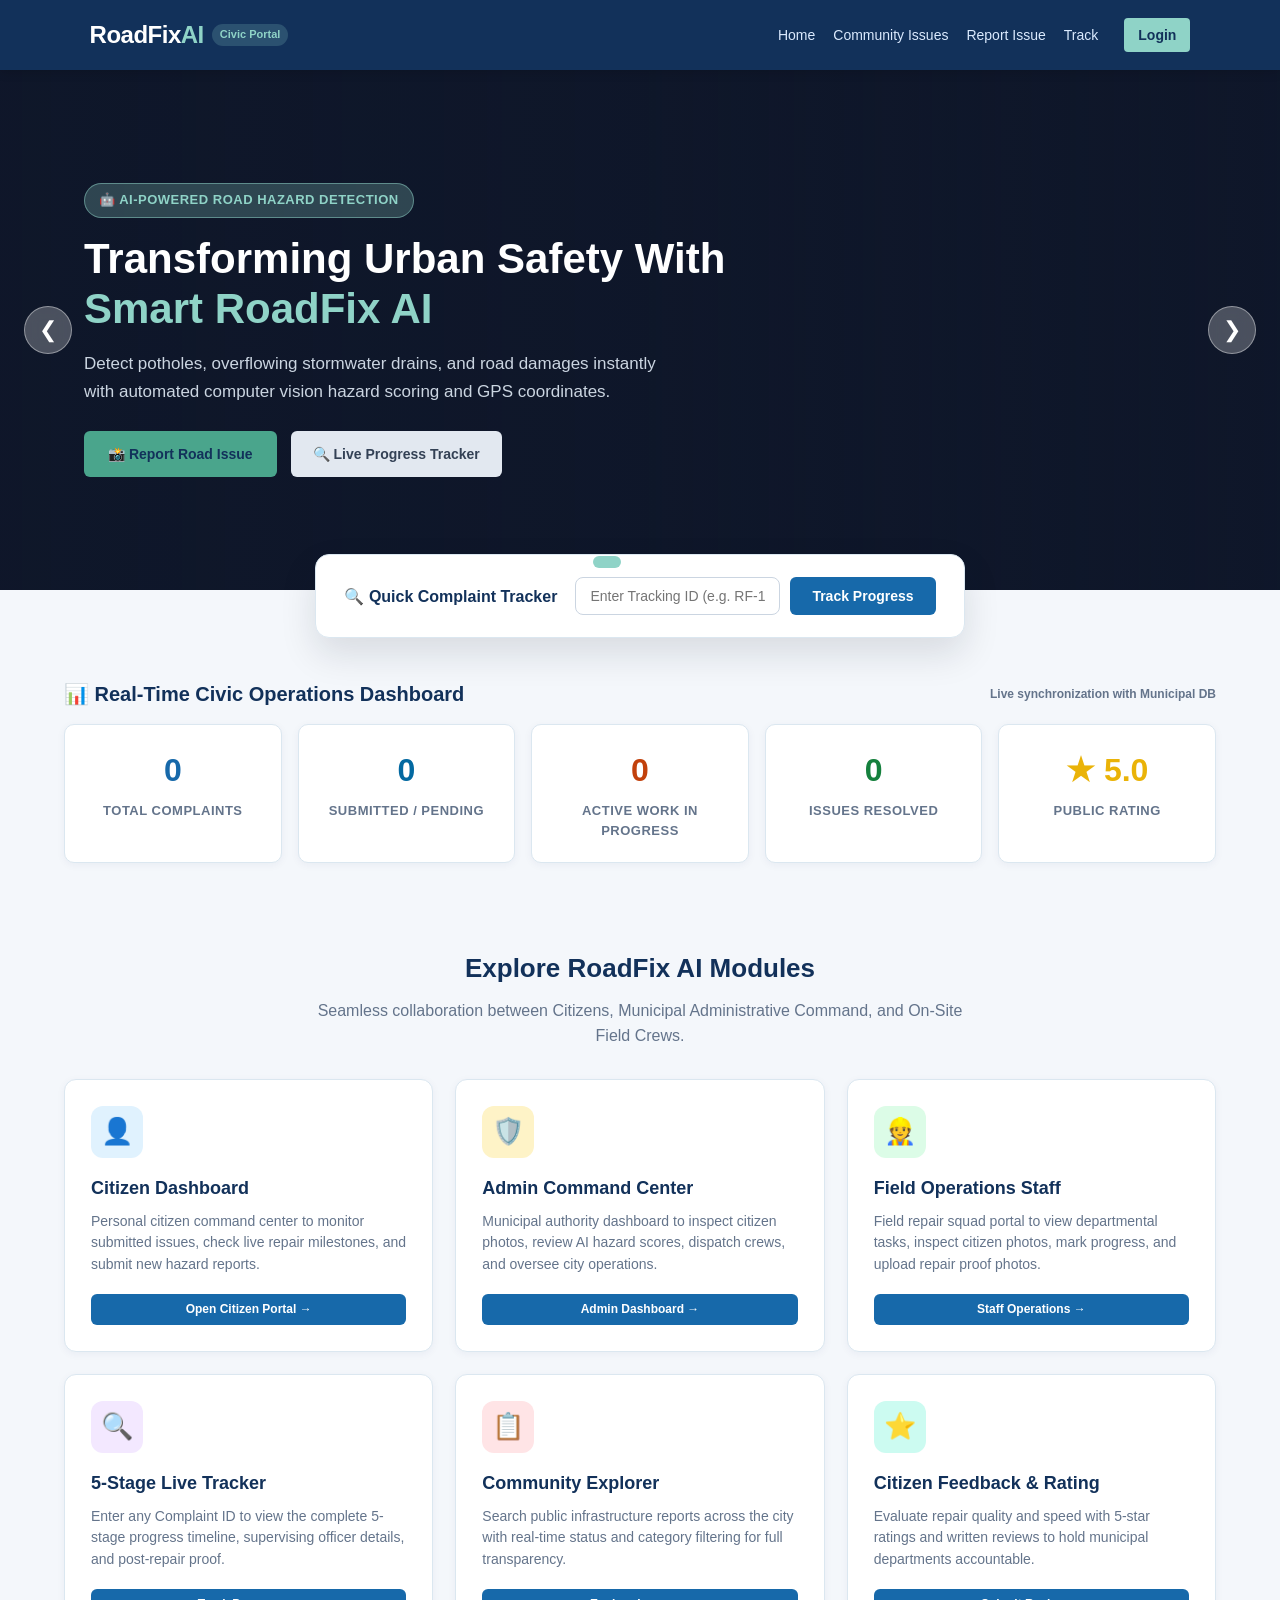
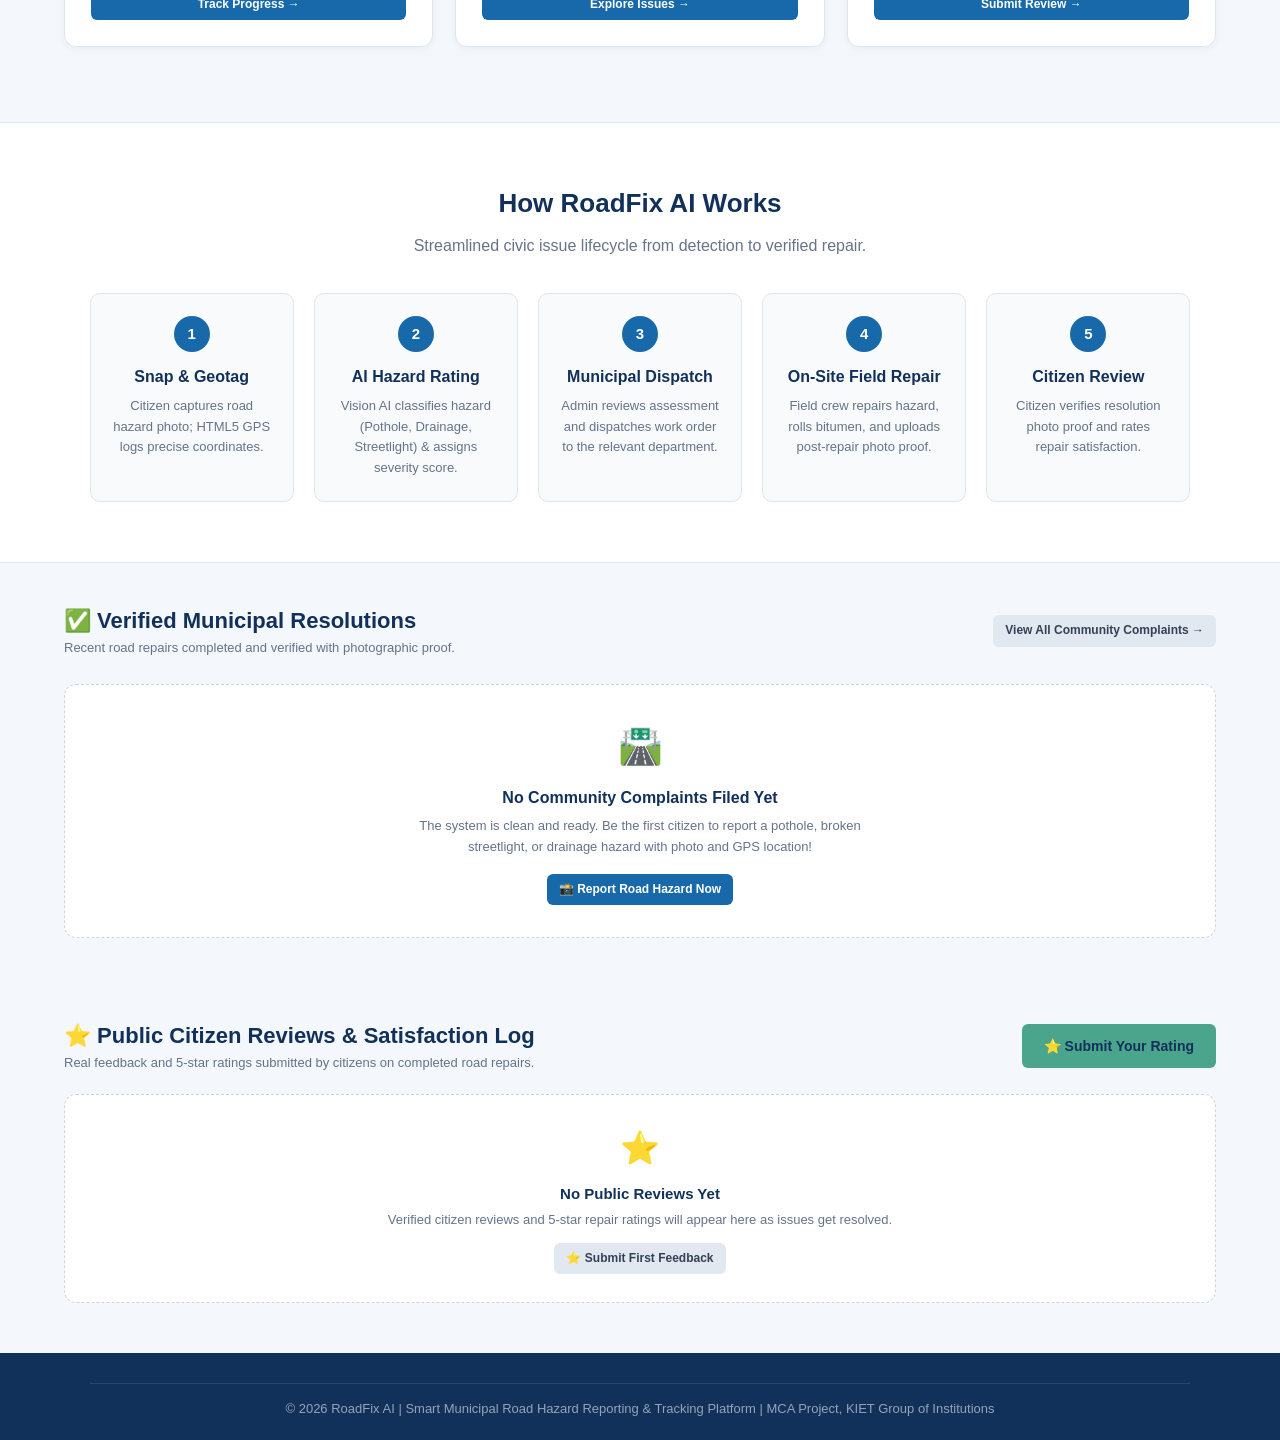
==== commit d583a2b9: "Saved project checkpoint before MongoDB integration" ====
--- a/Frontend/index.html
+++ b/Frontend/index.html
@@ -382,7 +382,7 @@
             </div>
 
             <!-- Slide 2: Field Operations & Paving -->
-            <div class="slide" style="background-image: url('https://images.unsplash.com/photo-1578575437130-527eed3abbec?w=1600&auto=format&fit=crop&q=80');">
+            <div class="slide" style="background-image: url('https://images.unsplash.com/photo-1584467735871-8e85353a8413?w=1600&auto=format&fit=crop&q=80');">
                 <div class="slide-overlay"></div>
                 <div class="slide-content">
                     <span class="slide-tag">👷 48-Hour Municipal Dispatch Commitment</span>
@@ -395,13 +395,13 @@
                 </div>
             </div>
 
-            <!-- Slide 3: Clean, Green & Well-Lit Smart Cities -->
-            <div class="slide" style="background-image: url('https://images.unsplash.com/photo-1477959858617-67f30bc75b82?w=1600&auto=format&fit=crop&q=80');">
+            <!-- Slide 3: Streetlight & Night Illumination -->
+            <div class="slide" style="background-image: url('https://images.unsplash.com/photo-1509198397868-475647b2a1e5?w=1600&auto=format&fit=crop&q=80');">
                 <div class="slide-overlay"></div>
                 <div class="slide-content">
-                    <span class="slide-tag">⚡ Transparent 5-Stage Lifecycle</span>
-                    <h1 class="slide-title">Accountable Governance for <span>Safer City Streets</span></h1>
-                    <p class="slide-desc">Follow every civic complaint through Submitted, Verified, Assigned, In Progress, and Resolved milestones in real time.</p>
+                    <span class="slide-tag">💡 Electrical & Street Lighting</span>
+                    <h1 class="slide-title">Active Night Monitoring & <span>Dark Zone Elimination</span></h1>
+                    <p class="slide-desc">Swift replacement of damaged luminaires, faulty wiring, and non-functional municipal streetlights to safeguard commuter transit.</p>
                     <div class="slide-btn-group">
                         <a href="citizen.html" class="btn btn-accent" style="font-weight:700; color:#12315a; padding:12px 24px;">👤 Citizen Dashboard</a>
                         <a href="admin.html" class="btn btn-secondary" style="padding:12px 22px;">🛡️ Admin Command Center</a>
@@ -409,13 +409,13 @@
                 </div>
             </div>
 
-            <!-- Slide 4: Citizen Participation & Quality Reviews -->
-            <div class="slide" style="background-image: url('https://images.unsplash.com/photo-1522071820081-009f0129c71c?w=1600&auto=format&fit=crop&q=80');">
+            <!-- Slide 4: Stormwater & Drainage Flood Prevention -->
+            <div class="slide" style="background-image: url('https://images.unsplash.com/photo-1547683905-f686c993aae5?w=1600&auto=format&fit=crop&q=80');">
                 <div class="slide-overlay"></div>
                 <div class="slide-content">
-                    <span class="slide-tag">⭐ 5-Star Citizen Verification Feedback</span>
-                    <h1 class="slide-title">Empowering Citizens & <span>Building Safer Roads</span></h1>
-                    <p class="slide-desc">Citizens inspect post-repair photo proof and rate municipal performance to ensure public funds deliver lasting road infrastructure.</p>
+                    <span class="slide-tag">🌊 Stormwater Drainage & Flood Control</span>
+                    <h1 class="slide-title">Preventing Waterlogging & <span>Protecting City Roads</span></h1>
+                    <p class="slide-desc">Immediate desilting and clearing of blocked storm drains to stop road erosion, pedestrian hazards, and vehicular hydroplaning.</p>
                     <div class="slide-btn-group">
                         <a href="feedback.html" class="btn btn-accent" style="font-weight:700; color:#12315a; padding:12px 24px;">⭐ Submit Service Rating</a>
                         <a href="login.html" class="btn btn-secondary" style="padding:12px 22px;">🔑 Sign In to Portal</a>
@@ -583,63 +583,8 @@
             <a href="complaints.html" class="btn btn-secondary btn-sm">View All Community Complaints →</a>
         </div>
 
-        <div class="showcase-grid">
-            <!-- Sample Resolution 1 -->
-            <div class="showcase-card">
-                <div class="showcase-images">
-                    <img src="https://images.unsplash.com/photo-1515162816999-a0c47dc192f7?w=500&auto=format&fit=crop" alt="Before Pothole" title="Before: Citizen Reported">
-                    <img src="https://images.unsplash.com/photo-1508873696983-2df570464753?w=500&auto=format&fit=crop" alt="After Repair" title="After: Field Crew Repaired">
-                </div>
-                <div class="showcase-body">
-                    <div style="display:flex; justify-content:space-between; margin-bottom:6px;">
-                        <span class="badge badge-RESOLVED">RESOLVED</span>
-                        <span style="font-size:12px; font-weight:700; color:#0369a1;">RF-101</span>
-                    </div>
-                    <h4 style="font-size:15px; color:var(--primary); margin-bottom:4px;">Deep Pothole at Main Junction</h4>
-                    <p style="font-size:12px; color:#64748b; margin-bottom:8px;">📍 Sector 62 Road, Near KIET Campus</p>
-                    <p style="font-size:12px; color:#15803d; background:#f0fdf4; padding:6px 10px; border-radius:6px; border:1px solid #bbf7d0;">
-                        🛠️ <b>Proof:</b> Bitumen hot-mix leveled with compaction roller.
-                    </p>
-                </div>
-            </div>
-
-            <!-- Sample Resolution 2 -->
-            <div class="showcase-card">
-                <div class="showcase-images">
-                    <img src="https://images.unsplash.com/photo-1544717305-2782549b5136?w=500&auto=format&fit=crop" alt="Before Drain" title="Before: Citizen Reported">
-                    <img src="https://images.unsplash.com/photo-1578575437130-527eed3abbec?w=500&auto=format&fit=crop" alt="After Repair" title="After: Field Crew Repaired">
-                </div>
-                <div class="showcase-body">
-                    <div style="display:flex; justify-content:space-between; margin-bottom:6px;">
-                        <span class="badge badge-IN_PROGRESS">IN PROGRESS</span>
-                        <span style="font-size:12px; font-weight:700; color:#0369a1;">RF-102</span>
-                    </div>
-                    <h4 style="font-size:15px; color:var(--primary); margin-bottom:4px;">Blocked Stormwater Drain</h4>
-                    <p style="font-size:12px; color:#64748b; margin-bottom:8px;">📍 Commercial Street Crossing</p>
-                    <p style="font-size:12px; color:#0369a1; background:#f0f9ff; padding:6px 10px; border-radius:6px; border:1px solid #bae6fd;">
-                        ⚙️ <b>Action:</b> Sanitation crew on-site clearing plastic debris.
-                    </p>
-                </div>
-            </div>
-
-            <!-- Sample Resolution 3 -->
-            <div class="showcase-card">
-                <div class="showcase-images">
-                    <img src="https://images.unsplash.com/photo-1509198397868-475647b2a1e5?w=500&auto=format&fit=crop" alt="Before Light" title="Before: Citizen Reported">
-                    <img src="https://images.unsplash.com/photo-1477959858617-67f30bc75b82?w=500&auto=format&fit=crop" alt="After Repair" title="After: Field Crew Repaired">
-                </div>
-                <div class="showcase-body">
-                    <div style="display:flex; justify-content:space-between; margin-bottom:6px;">
-                        <span class="badge badge-ASSIGNED">ASSIGNED</span>
-                        <span style="font-size:12px; font-weight:700; color:#0369a1;">RF-103</span>
-                    </div>
-                    <h4 style="font-size:15px; color:var(--primary); margin-bottom:4px;">Streetlight Non-Functional</h4>
-                    <p style="font-size:12px; color:#64748b; margin-bottom:8px;">📍 100ft Ring Road, Junction 4</p>
-                    <p style="font-size:12px; color:#b45309; background:#fffbeb; padding:6px 10px; border-radius:6px; border:1px solid #fde68a;">
-                        👷 <b>Action:</b> Dispatched to Electrical & Lighting maintenance crew.
-                    </p>
-                </div>
-            </div>
+        <div class="showcase-grid" id="homeShowcaseGrid">
+            <!-- Dynamically populated from MongoDB / API -->
         </div>
     </section>
 
@@ -654,48 +599,7 @@
         </div>
 
         <div class="features-grid" id="homeReviewsGrid" style="margin-top:15px;">
-            <!-- Dynamically populated from Database / LocalStorage -->
-            <div class="feature-card" style="border-top:3px solid #f59e0b;">
-                <div style="display:flex; justify-content:space-between; align-items:center; margin-bottom:10px;">
-                    <span style="color:#f59e0b; font-size:18px; font-weight:bold;">★★★★★</span>
-                    <span class="badge badge-VERIFIED">Rapid & Efficient</span>
-                </div>
-                <p style="font-style:italic; color:#334155; font-size:14px; margin-bottom:14px; flex:1;">
-                    "Excellent repair! Deep pothole on MG Road was filled with hot-mix bitumen and leveled completely flush within 36 hours. Very safe for daily driving now."
-                </p>
-                <div style="display:flex; justify-content:space-between; align-items:center; border-top:1px solid #f1f5f9; padding-top:10px; font-size:12px; color:#64748b;">
-                    <b>👤 Ramesh Citizen</b>
-                    <span style="font-weight:600; color:#0369a1;">Ref: RF-101</span>
-                </div>
-            </div>
-
-            <div class="feature-card" style="border-top:3px solid #f59e0b;">
-                <div style="display:flex; justify-content:space-between; align-items:center; margin-bottom:10px;">
-                    <span style="color:#f59e0b; font-size:18px; font-weight:bold;">★★★★★</span>
-                    <span class="badge badge-VERIFIED">Quick</span>
-                </div>
-                <p style="font-style:italic; color:#334155; font-size:14px; margin-bottom:14px; flex:1;">
-                    "Sanitation squad arrived promptly to clean the overflowing drain and removed plastic blockage. Footpath is dry and safe again."
-                </p>
-                <div style="display:flex; justify-content:space-between; align-items:center; border-top:1px solid #f1f5f9; padding-top:10px; font-size:12px; color:#64748b;">
-                    <b>👤 Priya Sharma</b>
-                    <span style="font-weight:600; color:#0369a1;">Ref: RF-102</span>
-                </div>
-            </div>
-
-            <div class="feature-card" style="border-top:3px solid #f59e0b;">
-                <div style="display:flex; justify-content:space-between; align-items:center; margin-bottom:10px;">
-                    <span style="color:#f59e0b; font-size:18px; font-weight:bold;">★★★★★</span>
-                    <span class="badge badge-VERIFIED">5-Star Quality</span>
-                </div>
-                <p style="font-style:italic; color:#334155; font-size:14px; margin-bottom:14px; flex:1;">
-                    "Streetlight on Ring Road junction was fixed quickly by electrical crew. Great transparency with photo proofs!"
-                </p>
-                <div style="display:flex; justify-content:space-between; align-items:center; border-top:1px solid #f1f5f9; padding-top:10px; font-size:12px; color:#64748b;">
-                    <b>👤 Sunil Verma</b>
-                    <span style="font-weight:600; color:#0369a1;">Ref: RF-103</span>
-                </div>
-            </div>
+            <!-- Dynamically populated from MongoDB / API -->
         </div>
     </section>
 
@@ -781,6 +685,7 @@
             await renderSlider();
             startAutoSlide();
             loadLiveMetrics();
+            loadHomeShowcase();
             loadHomeReviews();
 
             // Button click listeners
@@ -828,13 +733,59 @@
         async function loadLiveMetrics() {
             try {
                 const s = await RoadFix.getStats();
-                document.getElementById('statTotal').innerText = s.totalIssues || 3;
+                document.getElementById('statTotal').innerText = s.totalIssues || 0;
                 document.getElementById('statSubmitted').innerText = s.submitted || 0;
-                document.getElementById('statInProgress').innerText = s.inProgress || 2;
-                document.getElementById('statResolved').innerText = s.resolved || 1;
-                document.getElementById('statRating').innerText = `★ ${s.averageRating || '4.9'}`;
+                document.getElementById('statInProgress').innerText = s.inProgress || 0;
+                document.getElementById('statResolved').innerText = s.resolved || 0;
+                document.getElementById('statRating').innerText = s.totalIssues > 0 ? `★ ${s.averageRating || '5.0'}` : '★ 5.0';
             } catch (err) {
                 console.error(err);
+            }
+        }
+
+        // --- Live Verified Resolutions Showcase ---
+        async function loadHomeShowcase() {
+            try {
+                const complaints = await RoadFix.getComplaints();
+                const container = document.getElementById('homeShowcaseGrid');
+                if (!container) return;
+
+                if (!complaints || complaints.length === 0) {
+                    container.innerHTML = `
+                        <div style="grid-column: 1 / -1; background:#ffffff; border:1px dashed #cbd5e1; border-radius:12px; padding:32px 20px; text-align:center;">
+                            <div style="font-size:36px; margin-bottom:10px;">🛣️</div>
+                            <h3 style="font-size:16px; color:var(--primary); margin-bottom:6px;">No Community Complaints Filed Yet</h3>
+                            <p style="font-size:13px; color:var(--text-muted); max-width:480px; margin:0 auto 16px;">
+                                The system is clean and ready. Be the first citizen to report a pothole, broken streetlight, or drainage hazard with photo and GPS location!
+                            </p>
+                            <a href="report.html" class="btn btn-primary btn-sm">📸 Report Road Hazard Now</a>
+                        </div>
+                    `;
+                    return;
+                }
+
+                const recent = complaints.slice(0, 3);
+                container.innerHTML = recent.map(c => `
+                    <div class="showcase-card">
+                        <div class="showcase-images">
+                            <img src="${c.photoUrl || (RoadFix.CATEGORY_DEFAULT_PHOTOS[c.category] || 'https://images.unsplash.com/photo-1515162816999-a0c47dc192f7?w=500&auto=format&fit=crop')}" alt="${c.title}" title="Citizen Reported Photo">
+                            <img src="${c.repairPhotoUrl || (c.status === 'RESOLVED' ? 'https://images.unsplash.com/photo-1508873696983-2df570464753?w=500&auto=format&fit=crop' : 'https://images.unsplash.com/photo-1584467735871-8e85353a8413?w=500&auto=format&fit=crop')}" alt="Repair Status" title="${c.status === 'RESOLVED' ? 'Verified Repair Proof' : 'Field Crew Scheduled'}">
+                        </div>
+                        <div class="showcase-body">
+                            <div style="display:flex; justify-content:space-between; margin-bottom:6px;">
+                                <span class="badge badge-${c.status}">${c.status}</span>
+                                <span style="font-size:12px; font-weight:700; color:#0369a1;">${c.id}</span>
+                            </div>
+                            <h4 style="font-size:15px; color:var(--primary); margin-bottom:4px;">${c.title}</h4>
+                            <p style="font-size:12px; color:#64748b; margin-bottom:8px;">📍 ${c.location || 'Municipal City Road'}</p>
+                            <p style="font-size:12px; color:#15803d; background:#f0fdf4; padding:6px 10px; border-radius:6px; border:1px solid #bbf7d0;">
+                                🛠️ <b>Status:</b> ${c.repairNotes || (c.status === 'RESOLVED' ? 'Repaired and verified with photographic proof.' : 'Dispatched to ' + (c.department || 'Roads & Infrastructure'))}
+                            </p>
+                        </div>
+                    </div>
+                `).join('');
+            } catch (e) {
+                console.error("Error loading showcase:", e);
             }
         }
 
@@ -843,7 +794,20 @@
             try {
                 const feedbacks = await RoadFix.getFeedbacks();
                 const container = document.getElementById('homeReviewsGrid');
-                if (!container || !feedbacks || feedbacks.length === 0) return;
+                if (!container) return;
+
+                if (!feedbacks || feedbacks.length === 0) {
+                    container.innerHTML = `
+                        <div style="grid-column: 1 / -1; background:#ffffff; border:1px dashed #cbd5e1; border-radius:12px; padding:28px 20px; text-align:center;">
+                            <div style="font-size:32px; margin-bottom:8px;">⭐</div>
+                            <h3 style="font-size:15px; color:var(--primary); margin-bottom:4px;">No Public Reviews Yet</h3>
+                            <p style="font-size:13px; color:var(--text-muted); margin-bottom:12px;">Verified citizen reviews and 5-star repair ratings will appear here as issues get resolved.</p>
+                            <a href="feedback.html" class="btn btn-secondary btn-sm">⭐ Submit First Feedback</a>
+                        </div>
+                    `;
+                    return;
+                }
+
                 const list = feedbacks.slice(0, 3);
                 container.innerHTML = list.map(f => `
                     <div class="feature-card" style="border-top:3px solid #f59e0b;">
